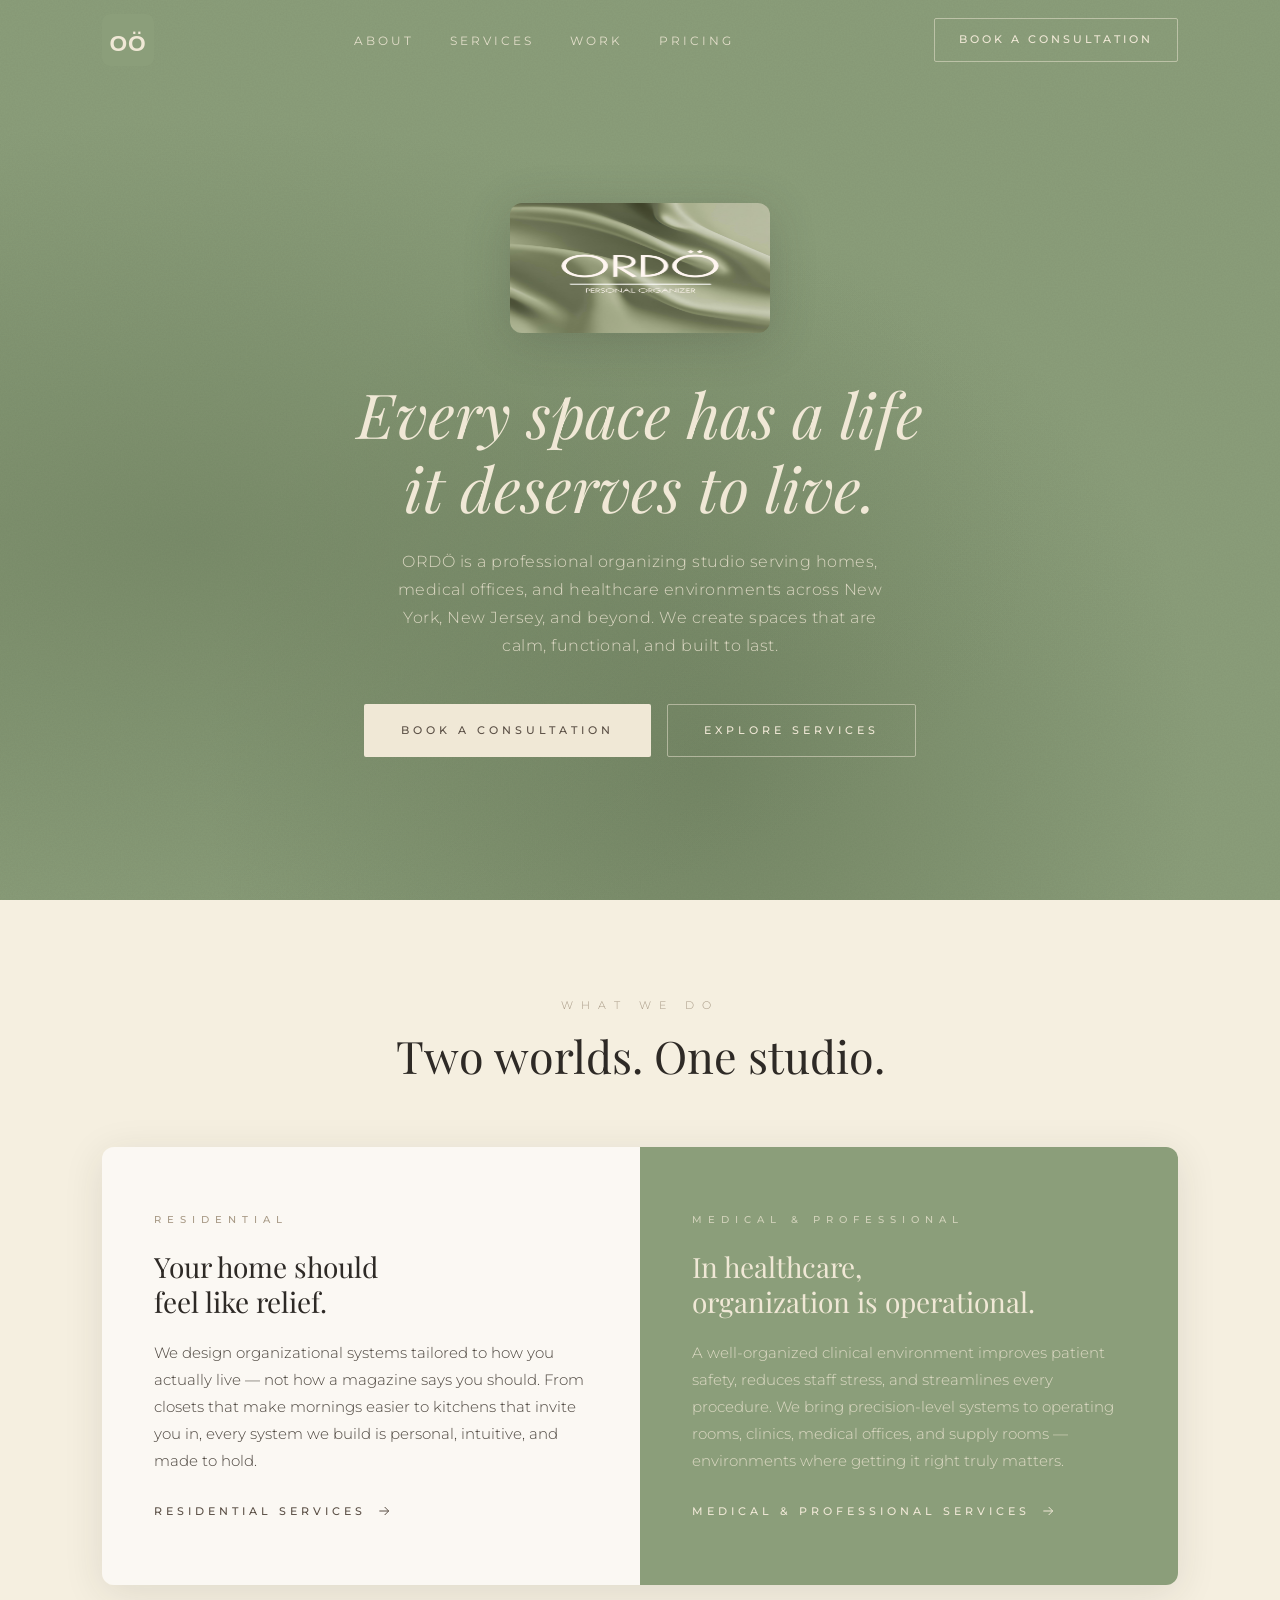
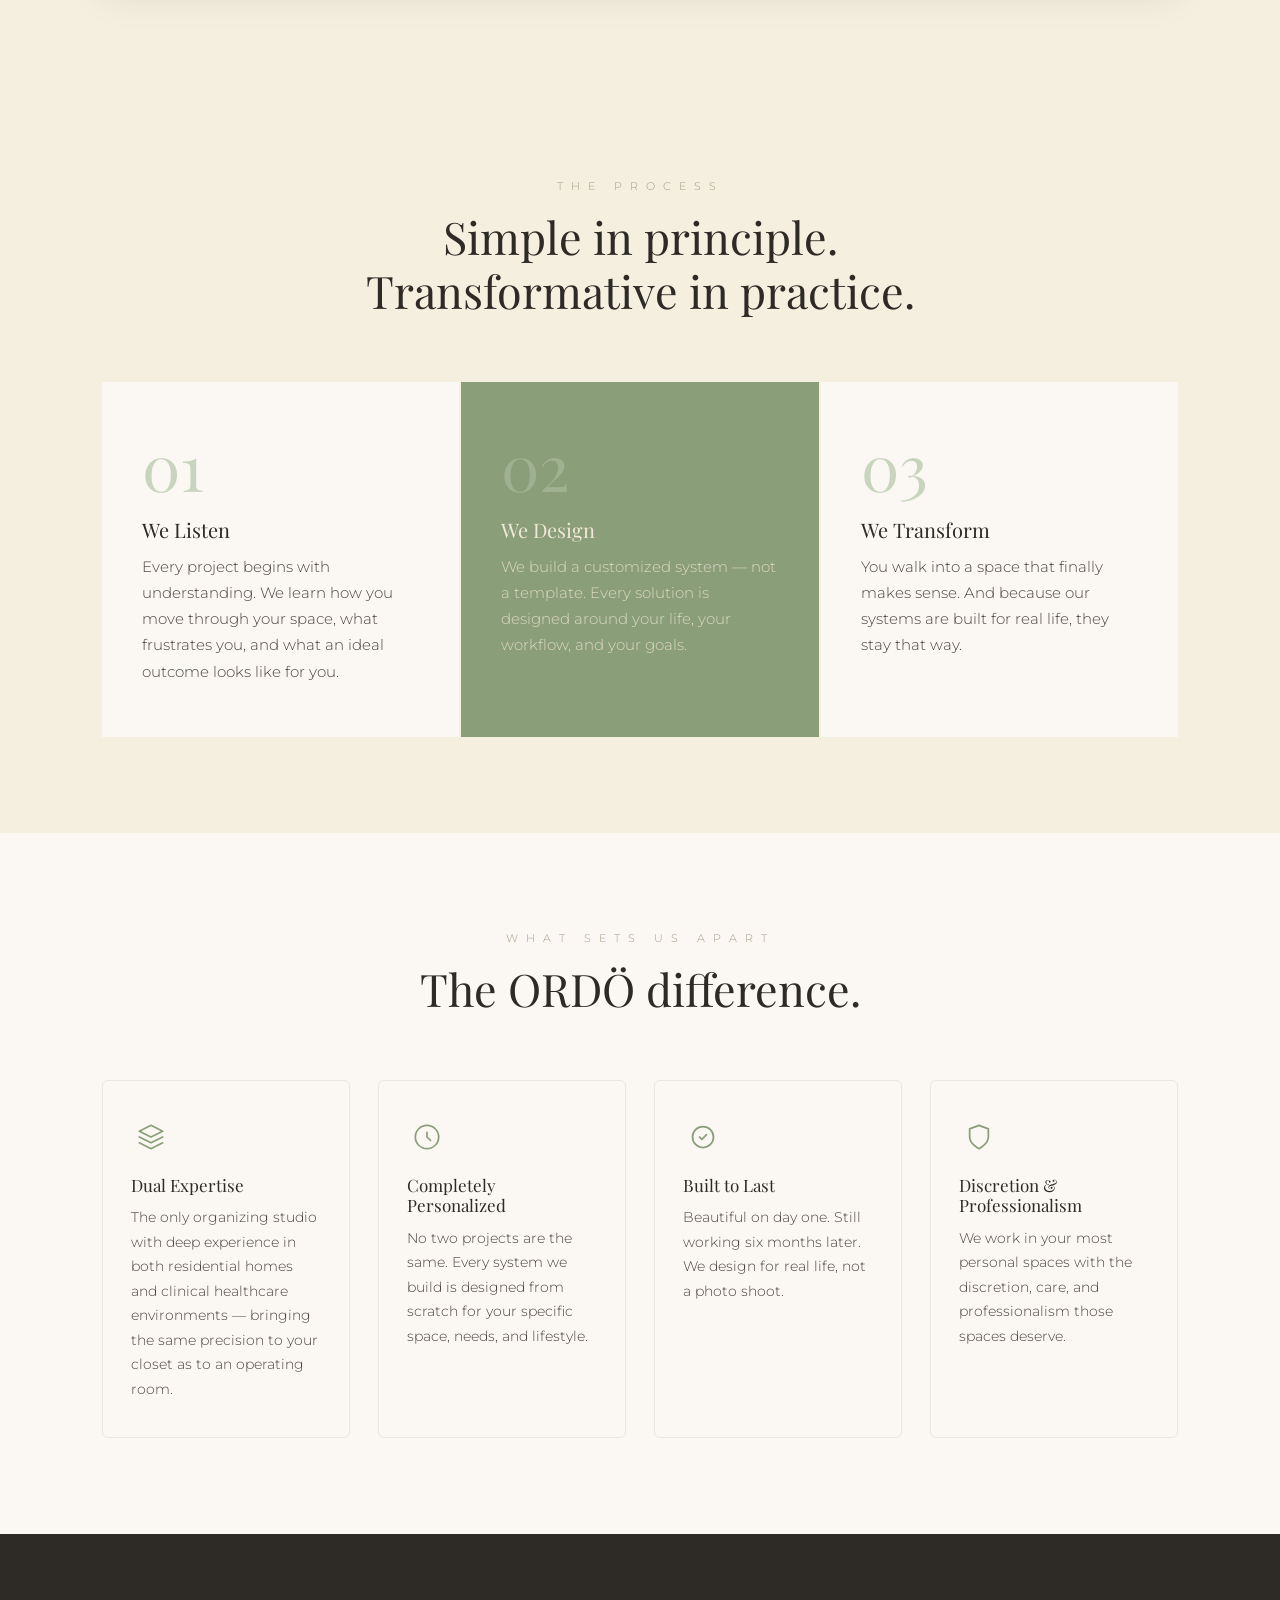
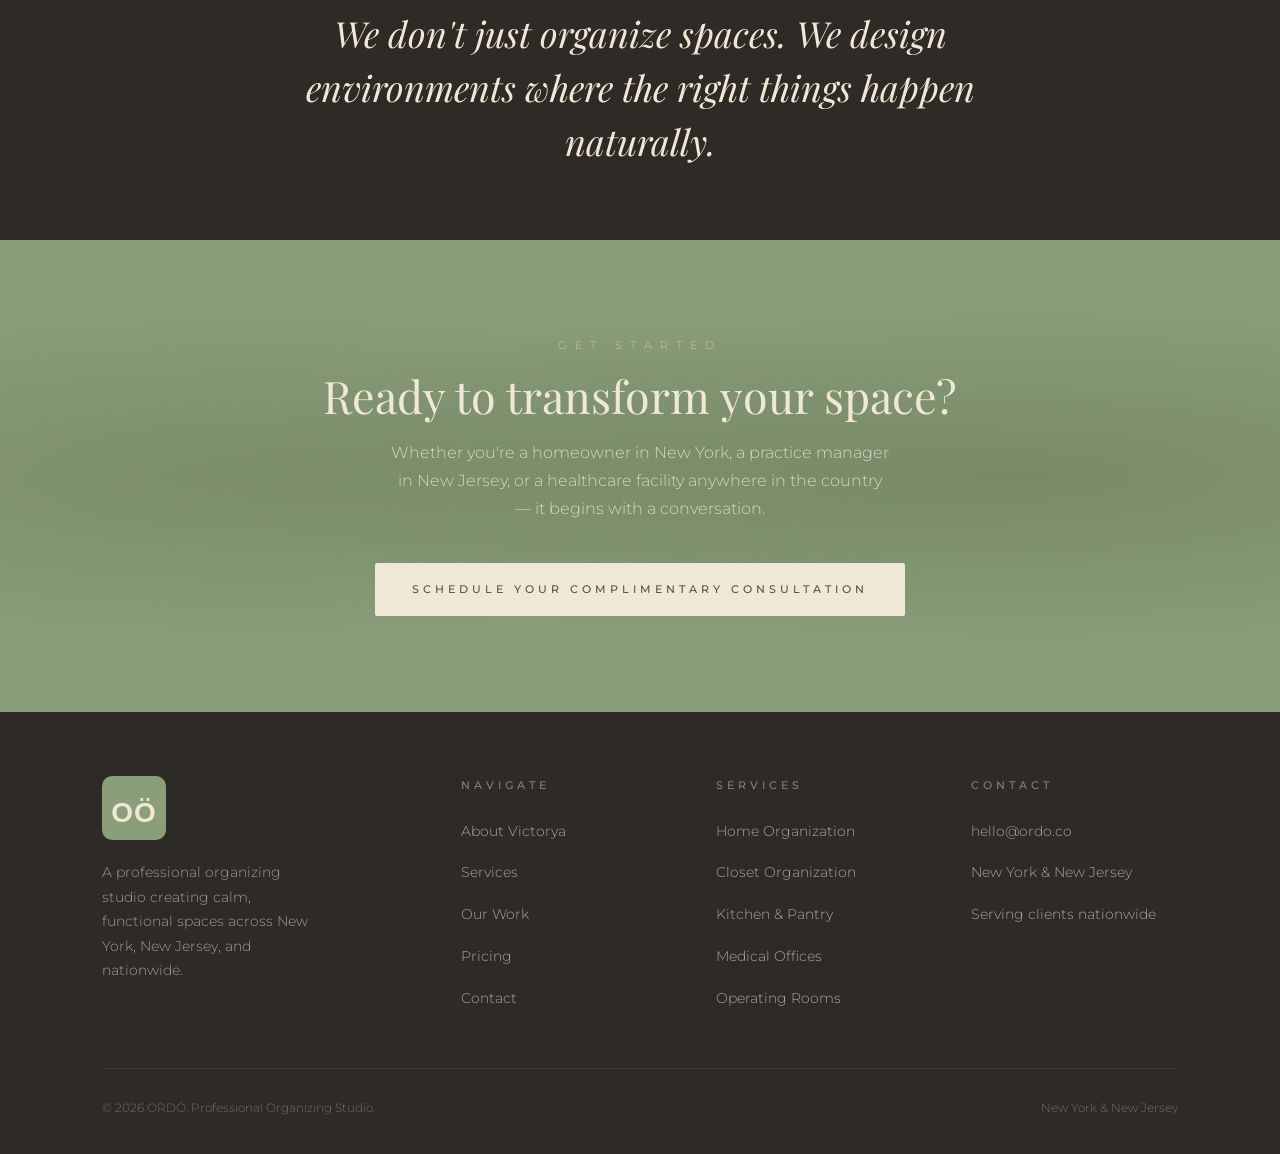
==== index.html @ 3a84edd9 "Phase 2 complete: full website build — all pages, CSS design system, and JS Built all six pages (ind" ====
<!DOCTYPE html>
<html lang="en">
<head>
  <meta charset="UTF-8">
  <meta name="viewport" content="width=device-width, initial-scale=1.0">
  <title>ORDÖ · Professional Organizing Studio · New York &amp; New Jersey</title>
  <meta name="description" content="ORDÖ is a luxury professional organizing studio serving homes, medical offices, and healthcare environments across NYC, Northern NJ, and nationwide. Book your complimentary consultation with Victorya today.">
  <meta name="keywords" content="professional organizer NYC, home organizer New York, medical office organization New Jersey, clinic organizer NJ, operating room organization, professional organizing Manhattan, home decluttering NYC, closet organizer New York, luxury organizer NJ">
  <link rel="canonical" href="https://ordo.co/">
  <link rel="icon" type="image/svg+xml" href="brand/logo/ordo-favicon.svg">
  <link rel="stylesheet" href="css/style.css">
  <script type="application/ld+json">
  {
    "@context": "https://schema.org",
    "@type": "ProfessionalService",
    "name": "ORDÖ",
    "alternateName": "ORDO Professional Organizing",
    "description": "Professional organizing studio serving homes, medical offices, and healthcare environments across New York and New Jersey.",
    "url": "https://ordo.co",
    "email": "hello@ordo.co",
    "areaServed": [
      {"@type": "City", "name": "New York City"},
      {"@type": "AdministrativeArea", "name": "New Jersey"},
      {"@type": "Country", "name": "United States"}
    ],
    "serviceType": ["Home Organization", "Medical Office Organization", "Closet Organization", "Operating Room Organization"],
    "priceRange": "$$$",
    "currenciesAccepted": "USD",
    "paymentAccepted": "Cash, Credit Card, Check"
  }
  </script>
</head>
<body>

  <!-- Navigation -->
  <header class="nav nav-hero" id="nav">
    <div class="container">
      <a href="index.html" class="nav-logo" aria-label="ORDÖ Home">
        <img src="brand/logo/ordo-favicon.svg" alt="ORDÖ">
      </a>
      <ul class="nav-links" role="list">
        <li><a href="about.html">About</a></li>
        <li><a href="services.html">Services</a></li>
        <li><a href="gallery.html">Work</a></li>
        <li><a href="pricing.html">Pricing</a></li>
      </ul>
      <a href="contact.html" class="btn-nav">Book a Consultation</a>
      <button class="nav-toggle" id="nav-toggle" aria-label="Open navigation menu" aria-expanded="false">
        <span></span><span></span><span></span>
      </button>
    </div>
  </header>

  <!-- Mobile Drawer -->
  <div class="nav-drawer" id="nav-drawer" role="dialog" aria-label="Navigation menu" aria-hidden="true">
    <button class="nav-drawer-close" id="nav-drawer-close" aria-label="Close navigation menu">&times;</button>
    <nav>
      <a href="about.html">About</a>
      <a href="services.html">Services</a>
      <a href="gallery.html">Work</a>
      <a href="pricing.html">Pricing</a>
    </nav>
    <a href="contact.html" class="btn btn-dark">Book a Consultation</a>
  </div>

  <main>

    <!-- ── Hero ── -->
    <section class="hero" aria-label="Welcome to ORDÖ">
      <div class="hero-inner">
        <img
          src="assets/logo-primary.jpg"
          alt="ORDÖ Personal Organizer"
          class="hero-logo"
          width="260"
          height="130"
        >
        <h1>Every space has a life<br>it deserves to live.</h1>
        <p>ORDÖ is a professional organizing studio serving homes, medical offices, and healthcare environments across New York, New Jersey, and beyond. We create spaces that are calm, functional, and built to last.</p>
        <div class="hero-btns">
          <a href="contact.html" class="btn btn-primary">Book a Consultation</a>
          <a href="services.html" class="btn btn-outline-light">Explore Services</a>
        </div>
      </div>
    </section>

    <!-- ── Dual Expertise ── -->
    <section class="section-cream" aria-label="Our expertise">
      <div class="container">
        <div class="section-header fade-up">
          <span class="eyebrow">What We Do</span>
          <h2>Two worlds. One studio.</h2>
        </div>
        <div class="expertise-grid fade-up">
          <div class="expertise-card residential">
            <span class="tag">Residential</span>
            <h3>Your home should<br>feel like relief.</h3>
            <p>We design organizational systems tailored to how you actually live — not how a magazine says you should. From closets that make mornings easier to kitchens that invite you in, every system we build is personal, intuitive, and made to hold.</p>
            <a href="services.html#residential" class="expertise-link">
              Residential Services
              <svg viewBox="0 0 24 24" fill="none" stroke="currentColor" stroke-width="1.5" width="16" height="16" aria-hidden="true"><path d="M5 12h14M13 6l6 6-6 6"/></svg>
            </a>
          </div>
          <div class="expertise-card medical">
            <span class="tag">Medical &amp; Professional</span>
            <h3>In healthcare,<br>organization is operational.</h3>
            <p>A well-organized clinical environment improves patient safety, reduces staff stress, and streamlines every procedure. We bring precision-level systems to operating rooms, clinics, medical offices, and supply rooms — environments where getting it right truly matters.</p>
            <a href="services.html#medical" class="expertise-link">
              Medical &amp; Professional Services
              <svg viewBox="0 0 24 24" fill="none" stroke="currentColor" stroke-width="1.5" width="16" height="16" aria-hidden="true"><path d="M5 12h14M13 6l6 6-6 6"/></svg>
            </a>
          </div>
        </div>
      </div>
    </section>

    <!-- ── Process ── -->
    <section aria-label="How it works">
      <div class="container">
        <div class="section-header fade-up">
          <span class="eyebrow">The Process</span>
          <h2>Simple in principle.<br>Transformative in practice.</h2>
        </div>
        <div class="process-grid fade-up">
          <div class="process-step">
            <span class="process-num">01</span>
            <h4>We Listen</h4>
            <p>Every project begins with understanding. We learn how you move through your space, what frustrates you, and what an ideal outcome looks like for you.</p>
          </div>
          <div class="process-step">
            <span class="process-num">02</span>
            <h4>We Design</h4>
            <p>We build a customized system — not a template. Every solution is designed around your life, your workflow, and your goals.</p>
          </div>
          <div class="process-step">
            <span class="process-num">03</span>
            <h4>We Transform</h4>
            <p>You walk into a space that finally makes sense. And because our systems are built for real life, they stay that way.</p>
          </div>
        </div>
      </div>
    </section>

    <!-- ── Why ORDÖ ── -->
    <section class="section-linen" aria-label="What sets us apart">
      <div class="container">
        <div class="section-header fade-up">
          <span class="eyebrow">What Sets Us Apart</span>
          <h2>The ORDÖ difference.</h2>
        </div>
        <div class="pillars-grid">
          <div class="pillar fade-up">
            <div class="pillar-icon" aria-hidden="true">
              <svg viewBox="0 0 24 24"><path d="M12 2L2 7l10 5 10-5-10-5z"/><path d="M2 17l10 5 10-5M2 12l10 5 10-5"/></svg>
            </div>
            <h4>Dual Expertise</h4>
            <p>The only organizing studio with deep experience in both residential homes and clinical healthcare environments — bringing the same precision to your closet as to an operating room.</p>
          </div>
          <div class="pillar fade-up">
            <div class="pillar-icon" aria-hidden="true">
              <svg viewBox="0 0 24 24"><circle cx="12" cy="12" r="10"/><path d="M12 8v4l3 3"/></svg>
            </div>
            <h4>Completely Personalized</h4>
            <p>No two projects are the same. Every system we build is designed from scratch for your specific space, needs, and lifestyle.</p>
          </div>
          <div class="pillar fade-up">
            <div class="pillar-icon" aria-hidden="true">
              <svg viewBox="0 0 24 24"><path d="M9 12l2 2 4-4"/><path d="M21 12c0-4.97-4.03-9-9-9S3 7.03 3 12s4.03 9 9 9 9-4.03 9-9z"/></svg>
            </div>
            <h4>Built to Last</h4>
            <p>Beautiful on day one. Still working six months later. We design for real life, not a photo shoot.</p>
          </div>
          <div class="pillar fade-up">
            <div class="pillar-icon" aria-hidden="true">
              <svg viewBox="0 0 24 24"><path d="M12 22s8-4 8-10V5l-8-3-8 3v7c0 6 8 10 8 10z"/></svg>
            </div>
            <h4>Discretion &amp; Professionalism</h4>
            <p>We work in your most personal spaces with the discretion, care, and professionalism those spaces deserve.</p>
          </div>
        </div>
      </div>
    </section>

    <!-- ── Mission Strip ── -->
    <div class="mission-strip" role="complementary">
      <blockquote>
        We don't just organize spaces. We design environments where the right things happen naturally.
      </blockquote>
    </div>

    <!-- ── CTA Section ── -->
    <section class="cta-section" aria-label="Book a consultation">
      <div class="container">
        <span class="eyebrow" style="color:rgba(240,232,214,.6)">Get Started</span>
        <h2>Ready to transform your space?</h2>
        <p>Whether you're a homeowner in New York, a practice manager in New Jersey, or a healthcare facility anywhere in the country — it begins with a conversation.</p>
        <a href="contact.html" class="btn btn-primary">Schedule Your Complimentary Consultation</a>
      </div>
    </section>

  </main>

  <!-- ── Footer ── -->
  <footer>
    <div class="container">
      <div class="footer-grid">
        <div>
          <div class="footer-logo">
            <img src="brand/logo/ordo-favicon.svg" alt="ORDÖ">
          </div>
          <p class="footer-tagline">A professional organizing studio creating calm, functional spaces across New York, New Jersey, and nationwide.</p>
        </div>
        <div class="footer-col">
          <h5>Navigate</h5>
          <ul role="list">
            <li><a href="about.html">About Victorya</a></li>
            <li><a href="services.html">Services</a></li>
            <li><a href="gallery.html">Our Work</a></li>
            <li><a href="pricing.html">Pricing</a></li>
            <li><a href="contact.html">Contact</a></li>
          </ul>
        </div>
        <div class="footer-col">
          <h5>Services</h5>
          <ul role="list">
            <li><a href="services.html#residential">Home Organization</a></li>
            <li><a href="services.html#residential">Closet Organization</a></li>
            <li><a href="services.html#residential">Kitchen &amp; Pantry</a></li>
            <li><a href="services.html#medical">Medical Offices</a></li>
            <li><a href="services.html#medical">Operating Rooms</a></li>
          </ul>
        </div>
        <div class="footer-col">
          <h5>Contact</h5>
          <ul role="list">
            <li><a href="mailto:hello@ordo.co">hello@ordo.co</a></li>
            <li><a href="contact.html">New York &amp; New Jersey</a></li>
            <li><a href="contact.html">Serving clients nationwide</a></li>
          </ul>
        </div>
      </div>
      <div class="footer-bottom">
        <p>&copy; 2026 ORDÖ. Professional Organizing Studio.</p>
        <p>New York &amp; New Jersey</p>
      </div>
    </div>
  </footer>

  <script src="js/main.js"></script>
</body>
</html>
---- css/style.css ----
/* ─────────────────────────────────────────────
   ORDÖ · Design System
   ───────────────────────────────────────────── */

@import url('https://fonts.googleapis.com/css2?family=Playfair+Display:ital,wght@0,400;0,500;0,600;1,400;1,500&family=Montserrat:wght@200;300;400;500;600;700&display=swap');

/* ── Variables ── */
:root {
  --sage:        #8B9E7A;
  --sage-dark:   #6B7D5C;
  --sage-pale:   #C8D4BD;
  --sage-tint:   #EFF3EB;
  --cream:       #F5EFE0;
  --linen:       #FBF8F3;
  --ivory:       #F0E8D6;
  --charcoal:    #2E2A26;
  --charcoal-lt: #4A433C;
  --taupe:       #A89A86;
  --espresso:    #5A4F45;
  --white:       #FFFFFF;

  --font-display: 'Playfair Display', Georgia, serif;
  --font-body:    'Montserrat', Helvetica, Arial, sans-serif;

  --radius:   6px;
  --radius-lg: 12px;
  --shadow:   0 2px 24px rgba(46,42,38,.07);
  --shadow-md: 0 8px 40px rgba(46,42,38,.11);

  --nav-h: 80px;
  --max-w: 1140px;
  --section-py: 96px;
}

/* ── Reset ── */
*, *::before, *::after { box-sizing: border-box; margin: 0; padding: 0; }
html { scroll-behavior: smooth; -webkit-font-smoothing: antialiased; }
body {
  font-family: var(--font-body);
  font-weight: 300;
  font-size: 17px;
  line-height: 1.75;
  color: var(--charcoal);
  background: var(--cream);
}
img { display: block; max-width: 100%; }
a { color: inherit; text-decoration: none; }
ul { list-style: none; }
button { cursor: pointer; border: none; background: none; font-family: inherit; }

/* ── Typography ── */
h1, h2, h3, h4 {
  font-family: var(--font-display);
  font-weight: 400;
  line-height: 1.2;
  color: var(--charcoal);
}
h1 { font-size: clamp(36px, 5vw, 62px); }
h2 { font-size: clamp(28px, 3.5vw, 46px); }
h3 { font-size: clamp(20px, 2.5vw, 28px); }
h4 { font-size: 20px; }
p  { color: var(--charcoal-lt); }

.eyebrow {
  font-size: 11px;
  font-weight: 300;
  letter-spacing: 8px;
  text-transform: uppercase;
  color: var(--taupe);
  display: block;
  margin-bottom: 14px;
}
.lead {
  font-size: 19px;
  line-height: 1.8;
  color: var(--charcoal-lt);
  max-width: 640px;
}

/* ── Layout ── */
.container {
  width: 100%;
  max-width: var(--max-w);
  margin: 0 auto;
  padding: 0 32px;
}
section { padding: var(--section-py) 0; }
.section-linen  { background: var(--linen); }
.section-sage   { background: var(--sage); }
.section-cream  { background: var(--cream); }
.section-tint   { background: var(--sage-tint); }

.grid-2 { display: grid; grid-template-columns: 1fr 1fr; gap: 32px; }
.grid-3 { display: grid; grid-template-columns: repeat(3, 1fr); gap: 28px; }
.grid-4 { display: grid; grid-template-columns: repeat(4, 1fr); gap: 24px; }

/* ── Navigation ── */
.nav {
  position: fixed;
  top: 0; left: 0; right: 0;
  z-index: 100;
  height: var(--nav-h);
  display: flex;
  align-items: center;
  transition: background .35s ease, box-shadow .35s ease;
}
.nav.scrolled {
  background: rgba(245,239,224,.96);
  backdrop-filter: blur(12px);
  box-shadow: 0 1px 0 rgba(168,154,134,.2);
}
.nav .container {
  display: flex;
  align-items: center;
  justify-content: space-between;
}
.nav-logo {
  height: 52px;
  width: 52px;
  border-radius: 8px;
  overflow: hidden;
  flex-shrink: 0;
}
.nav-logo img { width: 100%; height: 100%; object-fit: cover; }
.nav-links {
  display: flex;
  align-items: center;
  gap: 36px;
}
.nav-links a {
  font-size: 12px;
  font-weight: 400;
  letter-spacing: 3px;
  text-transform: uppercase;
  color: var(--charcoal);
  transition: color .2s;
  position: relative;
}
.nav-links a::after {
  content: '';
  position: absolute;
  bottom: -3px; left: 0; right: 0;
  height: 1px;
  background: var(--sage);
  transform: scaleX(0);
  transform-origin: left;
  transition: transform .25s ease;
}
.nav-links a:hover { color: var(--sage-dark); }
.nav-links a:hover::after { transform: scaleX(1); }
.nav .btn-nav {
  font-size: 11px;
  font-weight: 500;
  letter-spacing: 3px;
  text-transform: uppercase;
  padding: 11px 24px;
  border: 1px solid var(--sage);
  color: var(--sage-dark);
  border-radius: 2px;
  transition: all .25s;
}
.nav .btn-nav:hover {
  background: var(--sage);
  color: var(--ivory);
}
.nav-toggle {
  display: none;
  flex-direction: column;
  gap: 5px;
  padding: 4px;
}
.nav-toggle span {
  display: block;
  width: 24px;
  height: 1.5px;
  background: var(--charcoal);
  transition: all .3s;
}

/* ── Hero ── */
.hero {
  min-height: 100vh;
  background: var(--sage);
  background-image:
    radial-gradient(ellipse at 15% 60%, rgba(107,125,92,.55) 0%, transparent 55%),
    radial-gradient(ellipse at 85% 25%, rgba(139,158,122,.35) 0%, transparent 50%),
    radial-gradient(ellipse at 55% 85%, rgba(91,108,77,.45) 0%, transparent 50%);
  display: flex;
  align-items: center;
  justify-content: center;
  text-align: center;
  padding: calc(var(--nav-h) + 60px) 32px 80px;
  position: relative;
  overflow: hidden;
}
.hero::before {
  content: '';
  position: absolute;
  inset: 0;
  background: url("data:image/svg+xml,%3Csvg xmlns='http://www.w3.org/2000/svg' width='400' height='400'%3E%3Cfilter id='n'%3E%3CfeTurbulence type='fractalNoise' baseFrequency='0.65' numOctaves='4' seed='5'/%3E%3CfeColorMatrix values='0 0 0 0 0 0 0 0 0 0 0 0 0 0 0 0 0 0 0.04 0'/%3E%3C/filter%3E%3Crect width='100%25' height='100%25' filter='url(%23n)'/%3E%3C/svg%3E");
  pointer-events: none;
}
.hero-inner { position: relative; max-width: 800px; }
.hero-logo {
  width: clamp(160px, 30vw, 260px);
  border-radius: var(--radius-lg);
  margin: 0 auto 44px;
  box-shadow: 0 8px 48px rgba(46,42,38,.2);
}
.hero h1 {
  color: var(--ivory);
  font-style: italic;
  font-weight: 400;
  margin-bottom: 22px;
}
.hero p {
  color: rgba(240,232,214,.82);
  font-size: 16px;
  font-weight: 300;
  letter-spacing: .5px;
  max-width: 520px;
  margin: 0 auto 44px;
}
.hero-btns {
  display: flex;
  gap: 16px;
  justify-content: center;
  flex-wrap: wrap;
}

/* ── Buttons ── */
.btn {
  display: inline-block;
  font-family: var(--font-body);
  font-size: 11px;
  font-weight: 500;
  letter-spacing: 4px;
  text-transform: uppercase;
  padding: 16px 36px;
  border-radius: 2px;
  transition: all .25s ease;
  white-space: nowrap;
}
.btn-primary {
  background: var(--ivory);
  color: var(--espresso);
  border: 1px solid transparent;
}
.btn-primary:hover {
  background: transparent;
  border-color: var(--ivory);
  color: var(--ivory);
}
.btn-outline-light {
  background: transparent;
  color: var(--ivory);
  border: 1px solid rgba(240,232,214,.5);
}
.btn-outline-light:hover {
  background: rgba(240,232,214,.12);
  border-color: var(--ivory);
}
.btn-dark {
  background: var(--espresso);
  color: var(--ivory);
  border: 1px solid transparent;
}
.btn-dark:hover {
  background: var(--charcoal);
}
.btn-outline-dark {
  background: transparent;
  color: var(--espresso);
  border: 1px solid var(--espresso);
}
.btn-outline-dark:hover {
  background: var(--espresso);
  color: var(--ivory);
}
.btn-sage {
  background: var(--sage);
  color: var(--ivory);
  border: 1px solid transparent;
}
.btn-sage:hover { background: var(--sage-dark); }

/* ── Section headers ── */
.section-header {
  text-align: center;
  margin-bottom: 64px;
}
.section-header h2 { margin-bottom: 16px; }
.section-header .lead {
  margin: 0 auto;
  font-size: 17px;
}

/* ── Dual expertise cards ── */
.expertise-grid {
  display: grid;
  grid-template-columns: 1fr 1fr;
  gap: 0;
  border-radius: var(--radius-lg);
  overflow: hidden;
  box-shadow: var(--shadow-md);
}
.expertise-card {
  padding: 64px 52px;
  display: flex;
  flex-direction: column;
  gap: 20px;
}
.expertise-card.residential { background: var(--linen); }
.expertise-card.medical     { background: var(--sage); }
.expertise-card .tag {
  font-size: 10px;
  font-weight: 500;
  letter-spacing: 6px;
  text-transform: uppercase;
}
.expertise-card.residential .tag { color: var(--taupe); }
.expertise-card.medical     .tag { color: rgba(240,232,214,.7); }
.expertise-card h3 { line-height: 1.25; }
.expertise-card.medical h3 { color: var(--ivory); }
.expertise-card p { font-size: 15px; line-height: 1.8; }
.expertise-card.medical p { color: rgba(240,232,214,.82); }
.expertise-link {
  font-size: 11px;
  font-weight: 500;
  letter-spacing: 4px;
  text-transform: uppercase;
  display: inline-flex;
  align-items: center;
  gap: 10px;
  margin-top: 8px;
  transition: gap .2s;
}
.expertise-card.residential .expertise-link { color: var(--espresso); }
.expertise-card.medical     .expertise-link { color: var(--ivory); }
.expertise-link:hover { gap: 16px; }

/* ── Process steps ── */
.process-grid {
  display: grid;
  grid-template-columns: repeat(3, 1fr);
  gap: 2px;
}
.process-step {
  padding: 52px 40px;
  background: var(--linen);
  position: relative;
}
.process-step:nth-child(2) { background: var(--sage); }
.process-num {
  font-family: var(--font-display);
  font-size: 64px;
  font-weight: 400;
  line-height: 1;
  color: var(--sage-pale);
  margin-bottom: 20px;
  display: block;
}
.process-step:nth-child(2) .process-num { color: rgba(200,212,189,.35); }
.process-step h4 { margin-bottom: 12px; }
.process-step:nth-child(2) h4 { color: var(--ivory); }
.process-step:nth-child(2) p  { color: rgba(240,232,214,.8); }
.process-step p { font-size: 15px; }

/* ── Why ORDÖ (4 pillars) ── */
.pillars-grid {
  display: grid;
  grid-template-columns: repeat(4, 1fr);
  gap: 28px;
}
.pillar {
  padding: 36px 28px;
  border: 1px solid rgba(168,154,134,.2);
  border-radius: var(--radius);
  transition: border-color .25s, box-shadow .25s;
}
.pillar:hover {
  border-color: var(--sage-pale);
  box-shadow: var(--shadow);
}
.pillar-icon {
  width: 40px;
  height: 40px;
  display: flex;
  align-items: center;
  justify-content: center;
  margin-bottom: 18px;
}
.pillar-icon svg { width: 28px; height: 28px; stroke: var(--sage); fill: none; stroke-width: 1.5; stroke-linecap: round; stroke-linejoin: round; }
.pillar h4 { font-size: 17px; margin-bottom: 10px; }
.pillar p { font-size: 14px; line-height: 1.75; }

/* ── Mission strip ── */
.mission-strip {
  background: var(--charcoal);
  padding: 72px 32px;
  text-align: center;
}
.mission-strip blockquote {
  font-family: var(--font-display);
  font-size: clamp(22px, 3vw, 36px);
  font-style: italic;
  font-weight: 400;
  color: var(--ivory);
  max-width: 760px;
  margin: 0 auto;
  line-height: 1.5;
}

/* ── CTA Section ── */
.cta-section {
  background: var(--sage);
  padding: var(--section-py) 32px;
  text-align: center;
  background-image:
    radial-gradient(ellipse at 20% 50%, rgba(107,125,92,.5) 0%, transparent 55%),
    radial-gradient(ellipse at 80% 50%, rgba(91,108,77,.4) 0%, transparent 55%);
}
.cta-section h2 {
  color: var(--ivory);
  margin-bottom: 16px;
}
.cta-section p {
  color: rgba(240,232,214,.8);
  font-size: 16px;
  max-width: 500px;
  margin: 0 auto 40px;
}

/* ── Services ── */
.service-tabs {
  display: flex;
  gap: 2px;
  margin-bottom: 52px;
  border-radius: 3px;
  overflow: hidden;
  max-width: 500px;
}
.tab-btn {
  flex: 1;
  padding: 14px 20px;
  font-size: 11px;
  font-weight: 500;
  letter-spacing: 3px;
  text-transform: uppercase;
  background: var(--linen);
  color: var(--taupe);
  transition: all .25s;
  border: 1px solid rgba(168,154,134,.2);
  cursor: pointer;
}
.tab-btn.active {
  background: var(--sage);
  color: var(--ivory);
  border-color: var(--sage);
}
.services-grid {
  display: grid;
  grid-template-columns: repeat(3, 1fr);
  gap: 20px;
}
.service-card {
  padding: 36px 30px;
  background: var(--linen);
  border-radius: var(--radius);
  border: 1px solid rgba(168,154,134,.15);
  transition: all .25s;
}
.service-card:hover {
  border-color: var(--sage-pale);
  box-shadow: var(--shadow);
  transform: translateY(-2px);
}
.service-card h4 {
  font-size: 18px;
  margin-bottom: 12px;
  color: var(--charcoal);
}
.service-card p { font-size: 14px; line-height: 1.8; }
.service-num {
  font-family: var(--font-display);
  font-size: 13px;
  color: var(--sage-pale);
  font-weight: 400;
  margin-bottom: 14px;
  display: block;
}

/* ── About ── */
.about-grid {
  display: grid;
  grid-template-columns: 1fr 1.2fr;
  gap: 80px;
  align-items: start;
}
.about-image-wrap {
  position: relative;
}
.about-image-placeholder {
  width: 100%;
  aspect-ratio: 3/4;
  background: var(--sage-tint);
  border-radius: var(--radius-lg);
  display: flex;
  align-items: center;
  justify-content: center;
  border: 1px solid rgba(168,154,134,.2);
}
.about-image-placeholder span {
  font-size: 11px;
  letter-spacing: 4px;
  text-transform: uppercase;
  color: var(--taupe);
}
.about-accent {
  position: absolute;
  bottom: -24px;
  right: -24px;
  width: 160px;
  height: 160px;
  background: var(--sage);
  border-radius: var(--radius-lg);
  display: flex;
  align-items: center;
  justify-content: center;
  padding: 20px;
}
.about-accent p {
  font-family: var(--font-display);
  font-style: italic;
  font-size: 15px;
  color: var(--ivory);
  line-height: 1.5;
  text-align: center;
}
.about-content { padding-top: 8px; }
.about-content h2 { margin-bottom: 28px; }
.about-content p { margin-bottom: 20px; font-size: 16px; line-height: 1.85; }
.about-content p:last-of-type { margin-bottom: 36px; }

/* ── Gallery ── */
.gallery-grid {
  display: grid;
  grid-template-columns: repeat(3, 1fr);
  gap: 4px;
}
.gallery-item {
  aspect-ratio: 1;
  background: var(--sage-tint);
  display: flex;
  align-items: center;
  justify-content: center;
  position: relative;
  overflow: hidden;
  cursor: pointer;
}
.gallery-item::after {
  content: 'Coming Soon';
  font-size: 10px;
  letter-spacing: 4px;
  text-transform: uppercase;
  color: var(--taupe);
}
.gallery-label {
  position: absolute;
  bottom: 0; left: 0; right: 0;
  padding: 10px 14px;
  background: linear-gradient(to top, rgba(46,42,38,.6), transparent);
  font-size: 11px;
  color: var(--ivory);
  letter-spacing: 2px;
  text-transform: uppercase;
  opacity: 0;
  transition: opacity .25s;
}
.gallery-item:hover .gallery-label { opacity: 1; }

/* ── Pricing ── */
.pricing-card {
  max-width: 700px;
  margin: 0 auto;
  background: var(--linen);
  border-radius: var(--radius-lg);
  padding: 64px 72px;
  text-align: center;
  border: 1px solid rgba(168,154,134,.2);
  box-shadow: var(--shadow-md);
}
.pricing-card h2 { margin-bottom: 20px; }
.pricing-card .lead { margin: 0 auto 36px; font-size: 16px; }
.pricing-includes {
  display: flex;
  flex-direction: column;
  gap: 14px;
  text-align: left;
  margin: 36px 0 44px;
  padding: 36px 40px;
  background: var(--sage-tint);
  border-radius: var(--radius);
}
.pricing-includes li {
  display: flex;
  align-items: flex-start;
  gap: 14px;
  font-size: 15px;
  color: var(--charcoal-lt);
}
.pricing-includes li::before {
  content: '';
  width: 18px;
  height: 18px;
  background: var(--sage);
  border-radius: 50%;
  flex-shrink: 0;
  margin-top: 3px;
  background-image: url("data:image/svg+xml,%3Csvg xmlns='http://www.w3.org/2000/svg' viewBox='0 0 18 18' fill='none' stroke='%23F0E8D6' stroke-width='2' stroke-linecap='round' stroke-linejoin='round'%3E%3Cpath d='M4 9l3 3 7-7'/%3E%3C/svg%3E");
  background-size: cover;
}

/* ── Testimonials ── */
.testimonials-grid {
  display: grid;
  grid-template-columns: repeat(3, 1fr);
  gap: 24px;
}
.testimonial-card {
  padding: 40px 36px;
  background: var(--linen);
  border-radius: var(--radius);
  border: 1px solid rgba(168,154,134,.15);
}
.testimonial-quote {
  font-family: var(--font-display);
  font-style: italic;
  font-size: 17px;
  line-height: 1.7;
  color: var(--charcoal);
  margin-bottom: 24px;
}
.testimonial-quote::before { content: '\201C'; }
.testimonial-quote::after  { content: '\201D'; }
.testimonial-attr { font-size: 12px; letter-spacing: 2px; text-transform: uppercase; color: var(--taupe); }
.testimonial-service { font-size: 11px; color: var(--sage); letter-spacing: 1px; margin-top: 4px; }

/* ── Contact ── */
.contact-grid {
  display: grid;
  grid-template-columns: 1fr 1.4fr;
  gap: 80px;
  align-items: start;
}
.contact-info h2 { margin-bottom: 20px; }
.contact-info p { font-size: 16px; margin-bottom: 36px; }
.contact-detail {
  display: flex;
  flex-direction: column;
  gap: 18px;
  margin-bottom: 40px;
}
.contact-detail-item {
  display: flex;
  align-items: center;
  gap: 14px;
  font-size: 15px;
  color: var(--charcoal-lt);
}
.contact-detail-item svg {
  width: 18px; height: 18px;
  stroke: var(--sage); fill: none;
  stroke-width: 1.5; stroke-linecap: round; stroke-linejoin: round;
  flex-shrink: 0;
}
.social-links {
  display: flex;
  gap: 16px;
}
.social-link {
  width: 42px; height: 42px;
  border: 1px solid rgba(168,154,134,.3);
  border-radius: 50%;
  display: flex;
  align-items: center;
  justify-content: center;
  transition: all .25s;
}
.social-link svg { width: 16px; height: 16px; stroke: var(--taupe); fill: none; stroke-width: 1.5; stroke-linecap: round; stroke-linejoin: round; transition: stroke .25s; }
.social-link:hover { background: var(--sage); border-color: var(--sage); }
.social-link:hover svg { stroke: var(--ivory); }

/* ── Form ── */
.form { display: flex; flex-direction: column; gap: 18px; }
.form-group { display: flex; flex-direction: column; gap: 6px; }
.form-row { display: grid; grid-template-columns: 1fr 1fr; gap: 18px; }
label {
  font-size: 11px;
  font-weight: 500;
  letter-spacing: 3px;
  text-transform: uppercase;
  color: var(--taupe);
}
input, select, textarea {
  width: 100%;
  padding: 14px 18px;
  background: var(--linen);
  border: 1px solid rgba(168,154,134,.3);
  border-radius: var(--radius);
  font-family: var(--font-body);
  font-size: 15px;
  font-weight: 300;
  color: var(--charcoal);
  outline: none;
  transition: border-color .2s;
  appearance: none;
}
input:focus, select:focus, textarea:focus {
  border-color: var(--sage);
}
textarea { resize: vertical; min-height: 140px; }
select {
  background-image: url("data:image/svg+xml,%3Csvg xmlns='http://www.w3.org/2000/svg' viewBox='0 0 24 24' fill='none' stroke='%23A89A86' stroke-width='1.5' stroke-linecap='round' stroke-linejoin='round'%3E%3Cpath d='M6 9l6 6 6-6'/%3E%3C/svg%3E");
  background-repeat: no-repeat;
  background-position: right 14px center;
  background-size: 18px;
  padding-right: 44px;
  cursor: pointer;
}
.form-submit { margin-top: 8px; }

/* ── Footer ── */
footer {
  background: var(--charcoal);
  padding: 64px 0 36px;
}
.footer-grid {
  display: grid;
  grid-template-columns: 1.5fr 1fr 1fr 1fr;
  gap: 48px;
  margin-bottom: 56px;
}
.footer-logo {
  width: 64px;
  height: 64px;
  border-radius: 8px;
  overflow: hidden;
  margin-bottom: 20px;
}
.footer-logo img { width: 100%; height: 100%; object-fit: cover; }
.footer-tagline {
  font-size: 14px;
  color: rgba(240,232,214,.6);
  line-height: 1.75;
  max-width: 220px;
}
.footer-col h5 {
  font-family: var(--font-body);
  font-size: 11px;
  font-weight: 500;
  letter-spacing: 4px;
  text-transform: uppercase;
  color: rgba(240,232,214,.45);
  margin-bottom: 20px;
}
.footer-col ul { display: flex; flex-direction: column; gap: 12px; }
.footer-col ul a {
  font-size: 14px;
  color: rgba(240,232,214,.65);
  transition: color .2s;
}
.footer-col ul a:hover { color: var(--ivory); }
.footer-bottom {
  padding-top: 28px;
  border-top: 1px solid rgba(240,232,214,.08);
  display: flex;
  justify-content: space-between;
  align-items: center;
  flex-wrap: wrap;
  gap: 16px;
}
.footer-bottom p {
  font-size: 12px;
  color: rgba(240,232,214,.35);
}

/* ── Animations ── */
.fade-up {
  opacity: 0;
  transform: translateY(28px);
  transition: opacity .7s ease, transform .7s ease;
}
.fade-up.visible {
  opacity: 1;
  transform: translateY(0);
}
.fade-up:nth-child(2) { transition-delay: .1s; }
.fade-up:nth-child(3) { transition-delay: .2s; }
.fade-up:nth-child(4) { transition-delay: .3s; }

/* ── Page header (inner pages) ── */
.page-hero {
  padding: calc(var(--nav-h) + 72px) 32px 72px;
  background: var(--sage);
  background-image:
    radial-gradient(ellipse at 20% 50%, rgba(107,125,92,.5) 0%, transparent 55%),
    radial-gradient(ellipse at 80% 30%, rgba(91,108,77,.4) 0%, transparent 50%);
  text-align: center;
}
.page-hero h1 { color: var(--ivory); font-style: italic; }
.page-hero p  { color: rgba(240,232,214,.8); font-size: 16px; max-width: 560px; margin: 16px auto 0; }

/* ── Responsive ── */
@media (max-width: 1024px) {
  :root { --section-py: 72px; }
  .pillars-grid { grid-template-columns: 1fr 1fr; }
  .footer-grid  { grid-template-columns: 1fr 1fr; gap: 36px; }
}

@media (max-width: 820px) {
  .expertise-grid  { grid-template-columns: 1fr; }
  .process-grid    { grid-template-columns: 1fr; }
  .grid-2          { grid-template-columns: 1fr; }
  .grid-3          { grid-template-columns: 1fr 1fr; }
  .services-grid   { grid-template-columns: 1fr 1fr; }
  .testimonials-grid { grid-template-columns: 1fr; }
  .about-grid      { grid-template-columns: 1fr; gap: 48px; }
  .contact-grid    { grid-template-columns: 1fr; gap: 48px; }
  .gallery-grid    { grid-template-columns: 1fr 1fr; }
  .about-image-wrap { max-width: 420px; }
}

@media (max-width: 640px) {
  :root { --section-py: 56px; --nav-h: 68px; }
  .container { padding: 0 20px; }
  .nav-links, .nav .btn-nav { display: none; }
  .nav-toggle { display: flex; }
  .grid-3, .services-grid, .gallery-grid, .pillars-grid { grid-template-columns: 1fr; }
  .form-row { grid-template-columns: 1fr; }
  .pricing-card { padding: 40px 28px; }
  .footer-grid  { grid-template-columns: 1fr; }
}

/* ── Nav on hero (transparent over sage) ── */
.nav-hero:not(.scrolled) .nav-links a { color: var(--ivory); opacity: .88; }
.nav-hero:not(.scrolled) .nav-links a:hover { color: var(--ivory); opacity: 1; }
.nav-hero:not(.scrolled) .nav-links a::after { background: rgba(240,232,214,.7); }
.nav-hero:not(.scrolled) .btn-nav { color: var(--ivory); border-color: rgba(240,232,214,.5); }
.nav-hero:not(.scrolled) .btn-nav:hover { background: rgba(240,232,214,.12); border-color: var(--ivory); color: var(--ivory); }
.nav-hero:not(.scrolled) .nav-toggle span { background: var(--ivory); }

/* ── Nav active link ── */
.nav-links a.active::after { transform: scaleX(1); }
.nav-links a.active { color: var(--sage-dark); }
.nav-hero:not(.scrolled) .nav-links a.active { color: var(--ivory); opacity: 1; }

/* ── Mobile Nav Drawer ── */
.nav-drawer {
  position: fixed;
  inset: 0;
  background: var(--cream);
  z-index: 200;
  transform: translateX(100%);
  transition: transform .35s ease;
  display: flex;
  flex-direction: column;
  padding: 32px;
}
.nav-drawer.open { transform: translateX(0); }
.nav-drawer-close {
  align-self: flex-end;
  font-size: 28px;
  color: var(--charcoal);
  line-height: 1;
  padding: 4px;
}
.nav-drawer nav {
  display: flex;
  flex-direction: column;
  gap: 28px;
  margin-top: 48px;
}
.nav-drawer nav a {
  font-size: 28px;
  font-family: var(--font-display);
  font-weight: 400;
  color: var(--charcoal);
}
.nav-drawer .btn {
  margin-top: 40px;
  width: 100%;
  text-align: center;
}
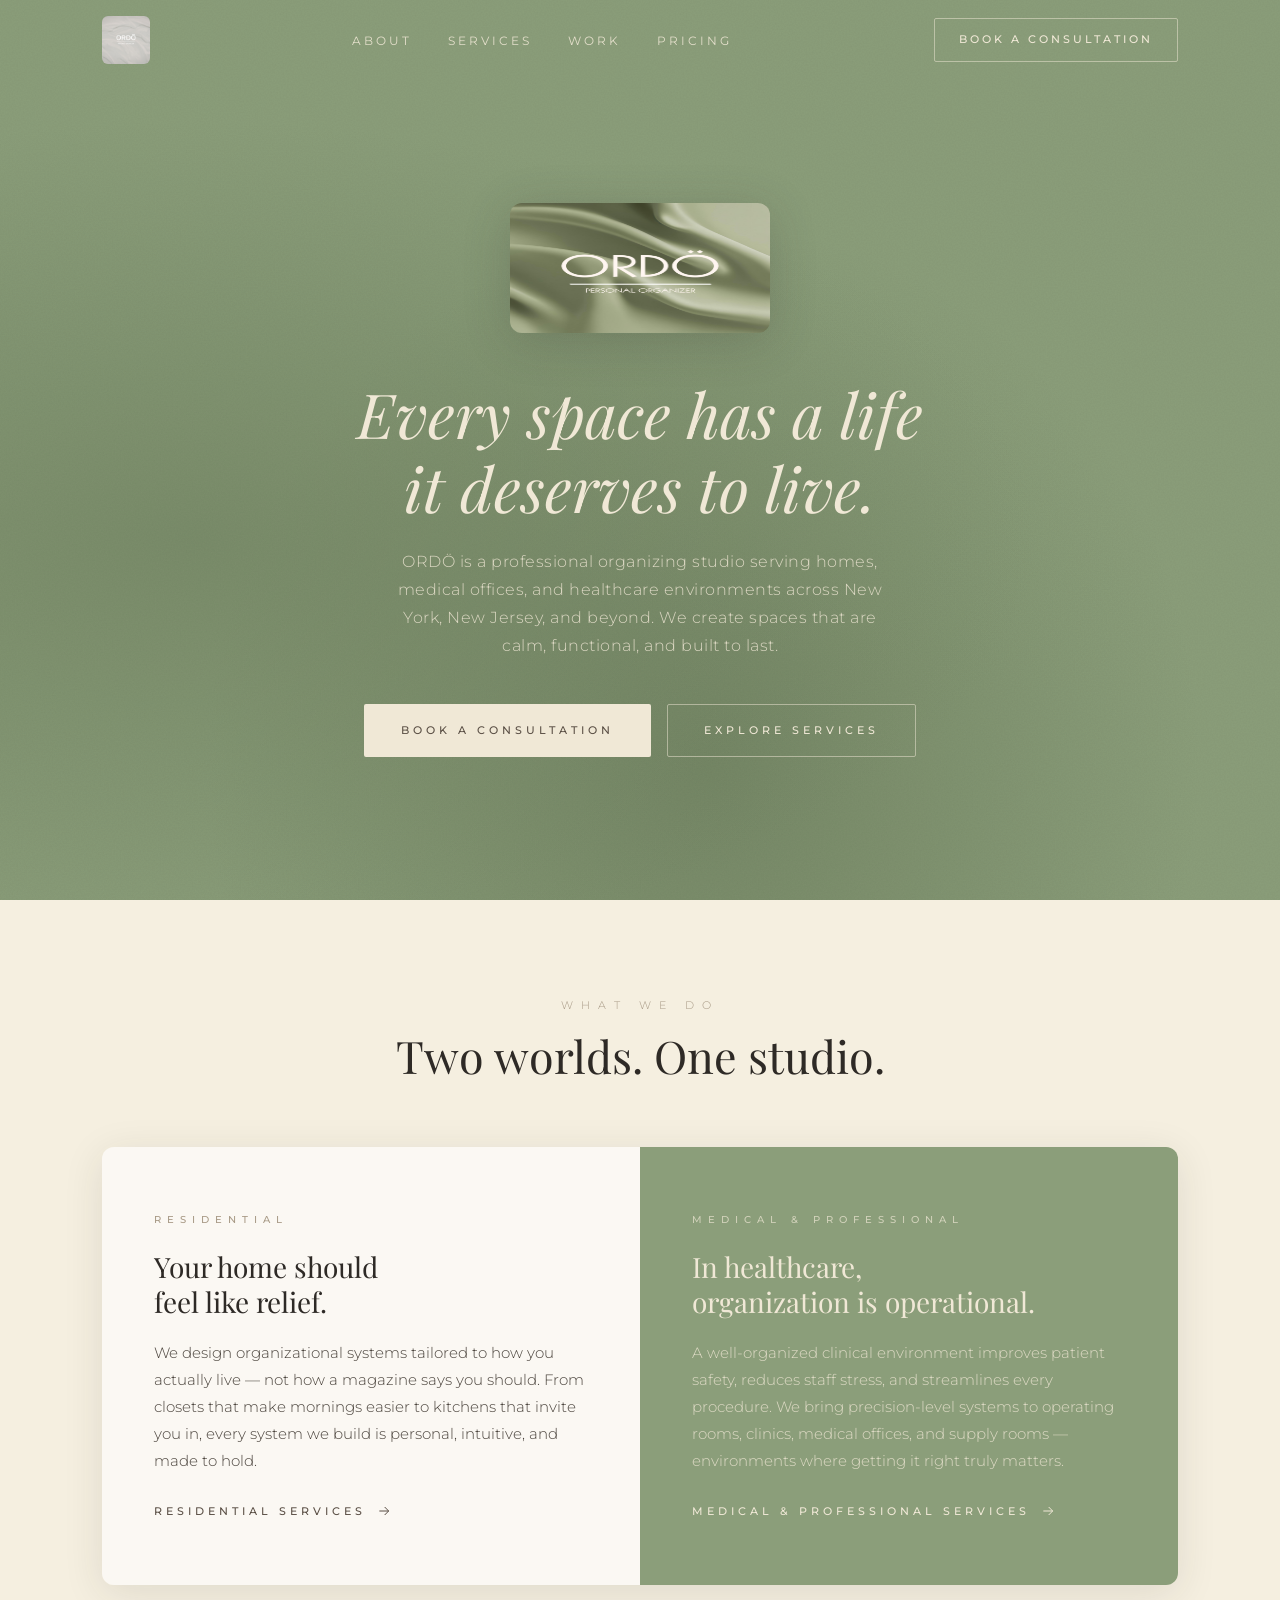
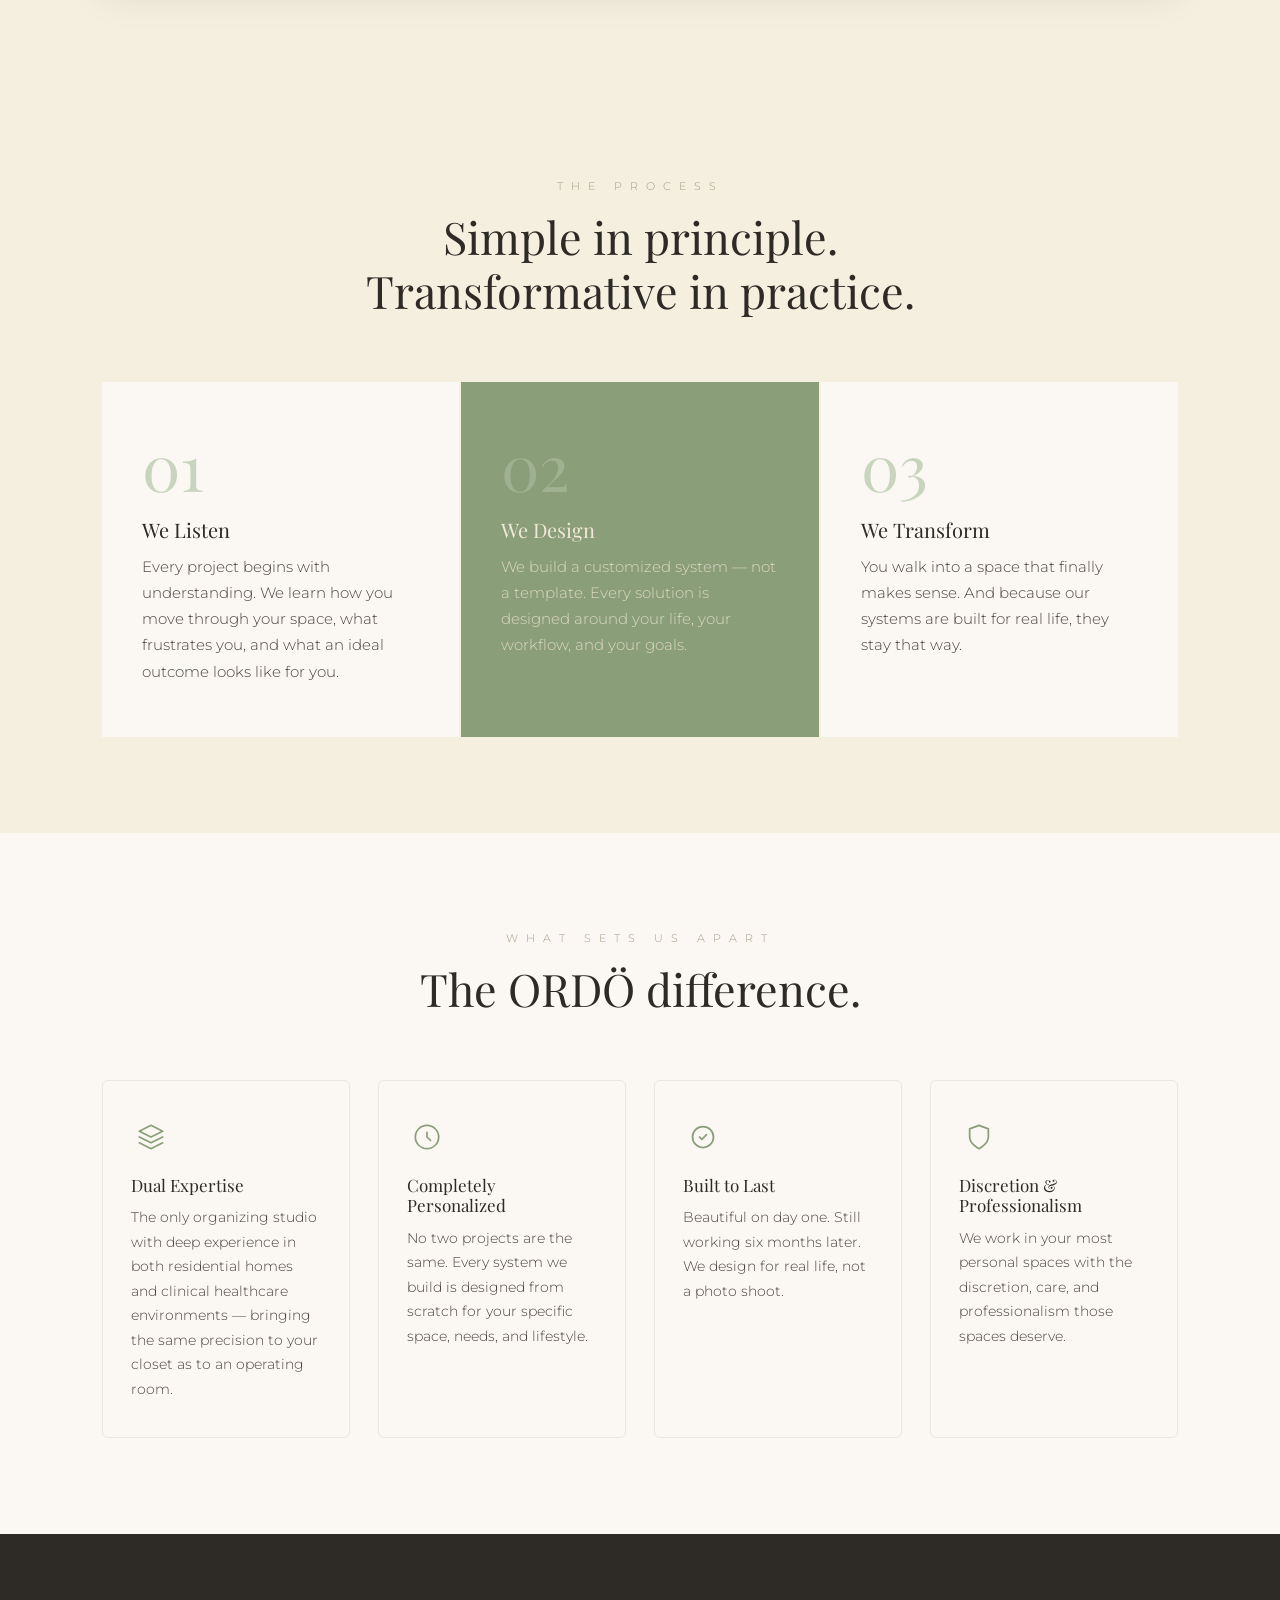
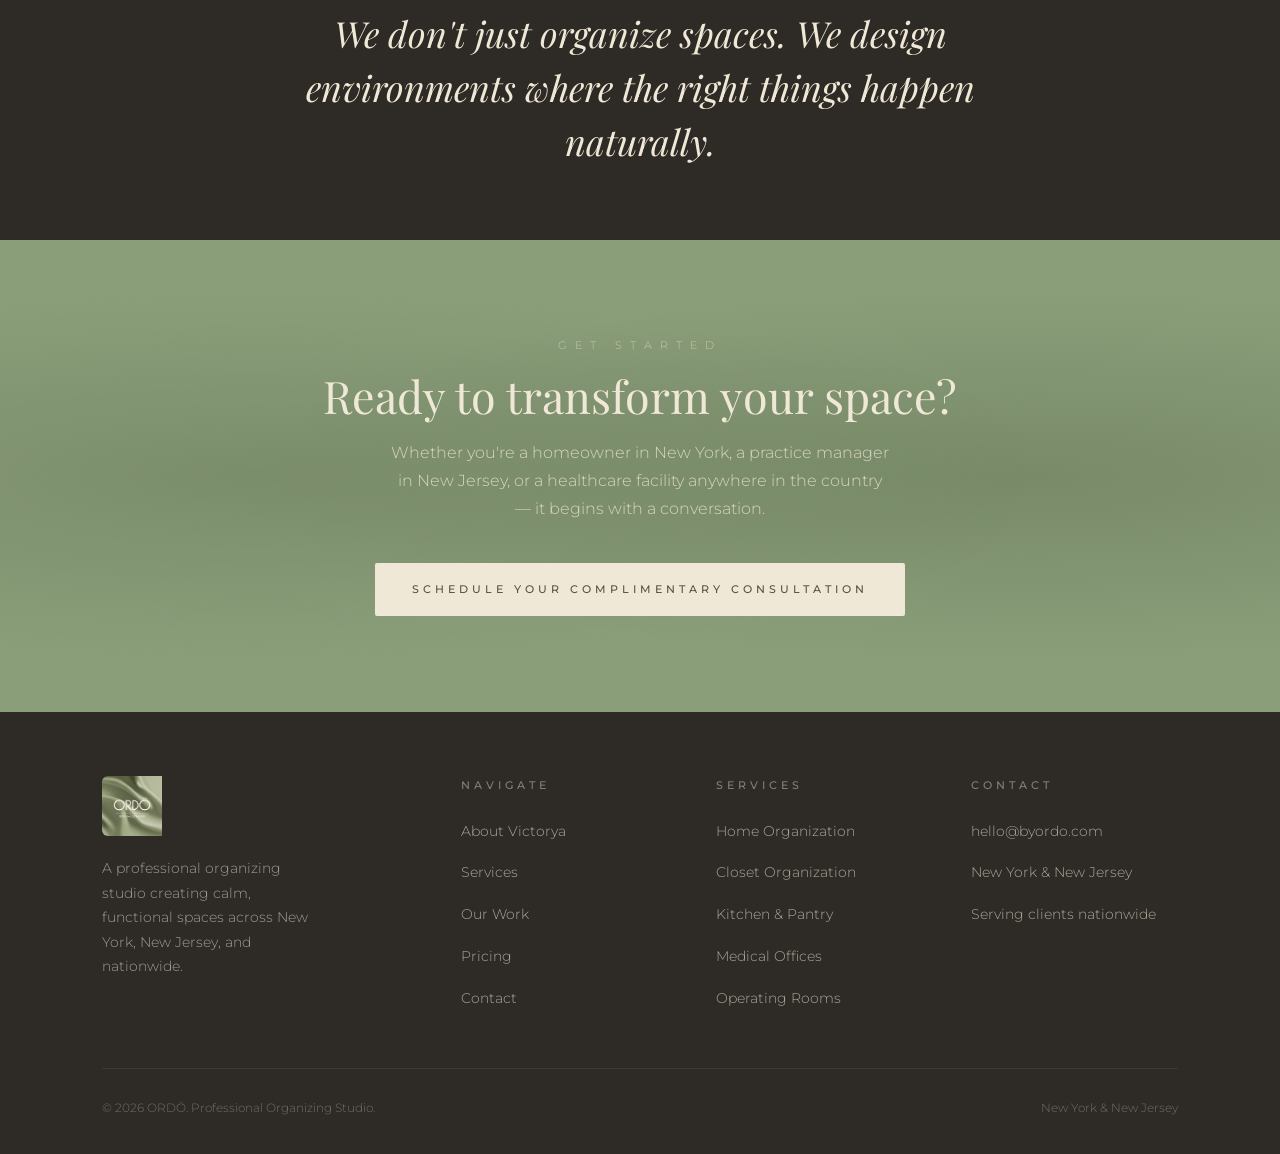
==== commit f8d1d526: "Switch to original PDF logos + update all URLs to byordo.com Nav badge now uses original Logo 2 (cha" ====
--- a/index.html
+++ b/index.html
@@ -6,7 +6,7 @@
   <title>ORDÖ · Professional Organizing Studio · New York &amp; New Jersey</title>
   <meta name="description" content="ORDÖ is a luxury professional organizing studio serving homes, medical offices, and healthcare environments across NYC, Northern NJ, and nationwide. Book your complimentary consultation with Victorya today.">
   <meta name="keywords" content="professional organizer NYC, home organizer New York, medical office organization New Jersey, clinic organizer NJ, operating room organization, professional organizing Manhattan, home decluttering NYC, closet organizer New York, luxury organizer NJ">
-  <link rel="canonical" href="https://ordo.co/">
+  <link rel="canonical" href="https://byordo.com/">
   <link rel="icon" type="image/svg+xml" href="brand/logo/ordo-favicon.svg">
   <link rel="stylesheet" href="css/style.css">
   <script type="application/ld+json">
@@ -16,8 +16,8 @@
     "name": "ORDÖ",
     "alternateName": "ORDO Professional Organizing",
     "description": "Professional organizing studio serving homes, medical offices, and healthcare environments across New York and New Jersey.",
-    "url": "https://ordo.co",
-    "email": "hello@ordo.co",
+    "url": "https://byordo.com",
+    "email": "hello@byordo.com",
     "areaServed": [
       {"@type": "City", "name": "New York City"},
       {"@type": "AdministrativeArea", "name": "New Jersey"},
@@ -36,7 +36,7 @@
   <header class="nav nav-hero" id="nav">
     <div class="container">
       <a href="index.html" class="nav-logo" aria-label="ORDÖ Home">
-        <img src="brand/logo/ordo-favicon.svg" alt="ORDÖ">
+        <img src="assets/logo-light.jpg" alt="ORDÖ">
       </a>
       <ul class="nav-links" role="list">
         <li><a href="about.html">About</a></li>
@@ -206,7 +206,7 @@
       <div class="footer-grid">
         <div>
           <div class="footer-logo">
-            <img src="brand/logo/ordo-favicon.svg" alt="ORDÖ">
+            <img src="assets/logo-primary.jpg" alt="ORDÖ">
           </div>
           <p class="footer-tagline">A professional organizing studio creating calm, functional spaces across New York, New Jersey, and nationwide.</p>
         </div>
@@ -233,7 +233,7 @@
         <div class="footer-col">
           <h5>Contact</h5>
           <ul role="list">
-            <li><a href="mailto:hello@ordo.co">hello@ordo.co</a></li>
+            <li><a href="mailto:hello@byordo.com">hello@byordo.com</a></li>
             <li><a href="contact.html">New York &amp; New Jersey</a></li>
             <li><a href="contact.html">Serving clients nationwide</a></li>
           </ul>
--- a/css/style.css
+++ b/css/style.css
@@ -115,13 +115,14 @@
   justify-content: space-between;
 }
 .nav-logo {
-  height: 52px;
-  width: 52px;
-  border-radius: 8px;
+  height: 48px;
+  width: auto;
+  max-width: 148px;
+  border-radius: 6px;
   overflow: hidden;
   flex-shrink: 0;
 }
-.nav-logo img { width: 100%; height: 100%; object-fit: cover; }
+.nav-logo img { height: 100%; width: auto; display: block; object-fit: contain; }
 .nav-links {
   display: flex;
   align-items: center;
@@ -742,13 +743,14 @@
   margin-bottom: 56px;
 }
 .footer-logo {
-  width: 64px;
-  height: 64px;
-  border-radius: 8px;
+  height: 60px;
+  width: auto;
+  max-width: 180px;
+  border-radius: 6px;
   overflow: hidden;
   margin-bottom: 20px;
 }
-.footer-logo img { width: 100%; height: 100%; object-fit: cover; }
+.footer-logo img { height: 100%; width: auto; display: block; object-fit: contain; }
 .footer-tagline {
   font-size: 14px;
   color: rgba(240,232,214,.6);
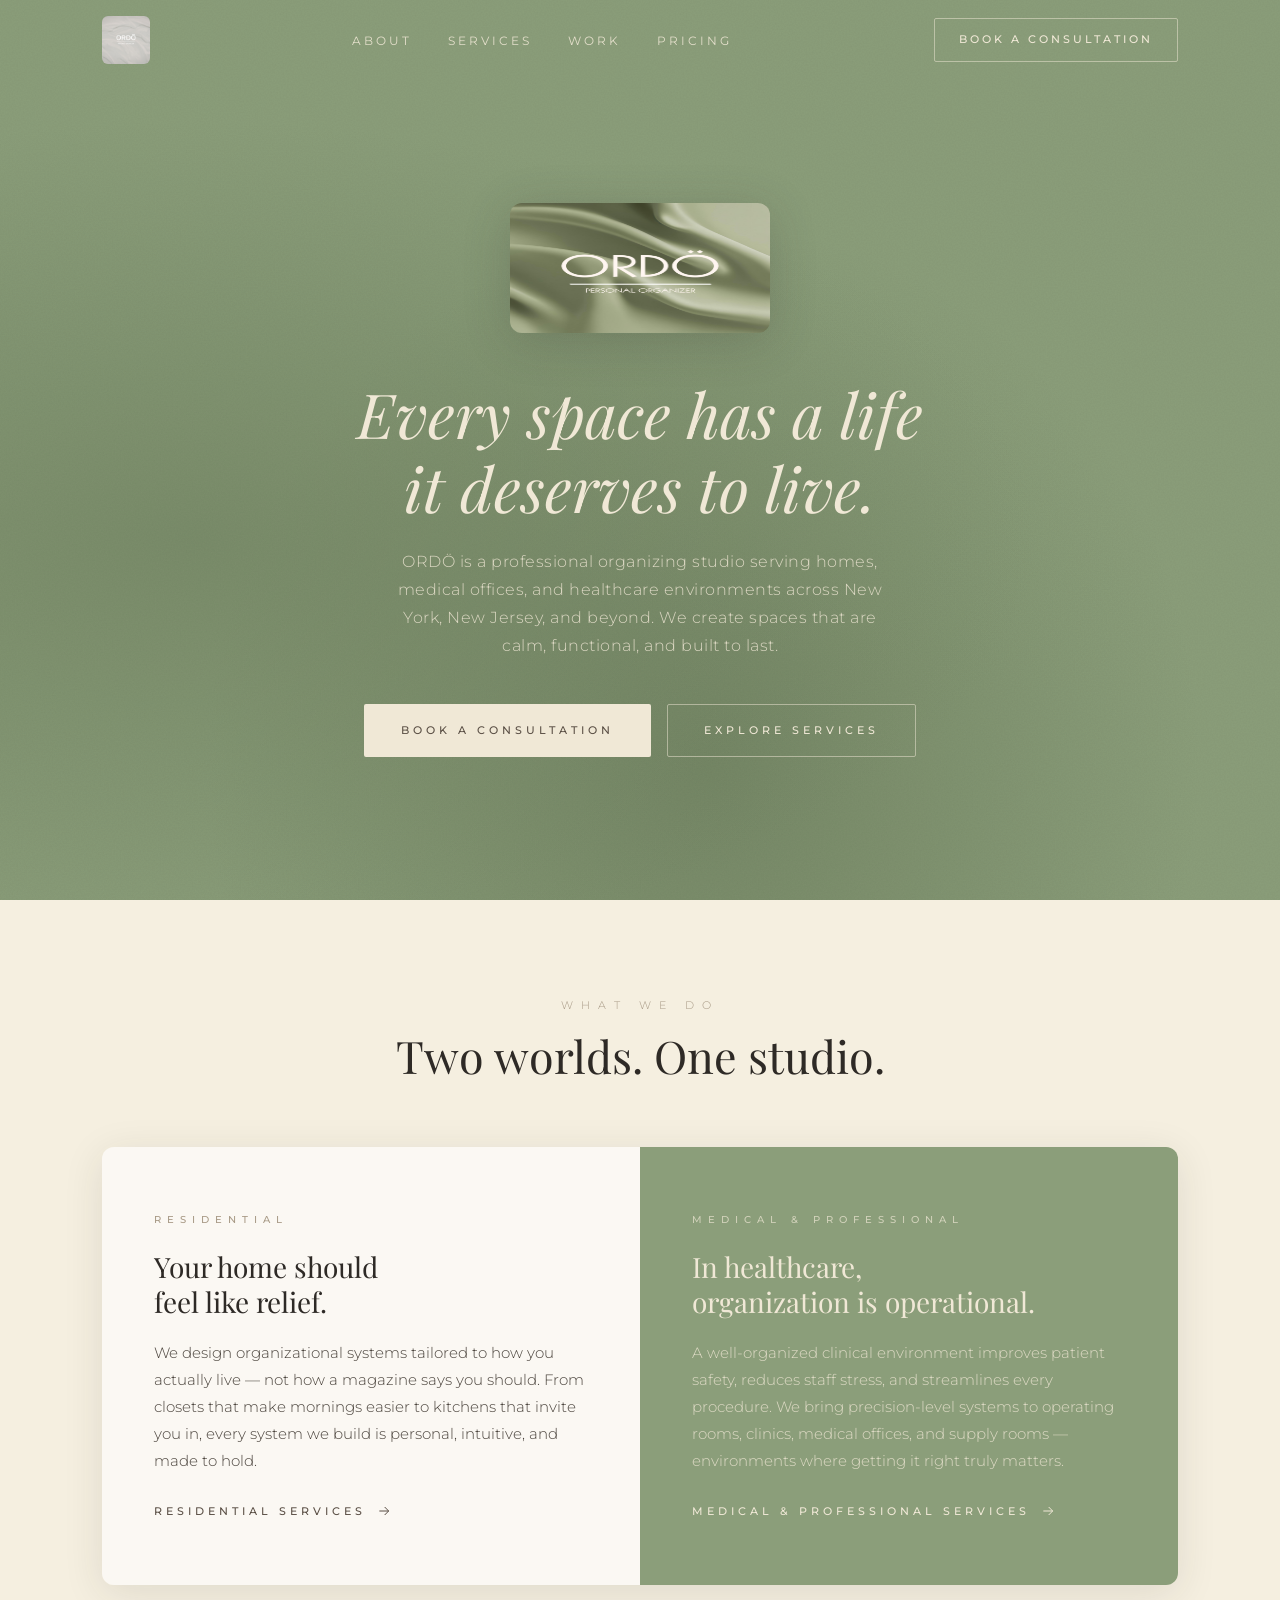
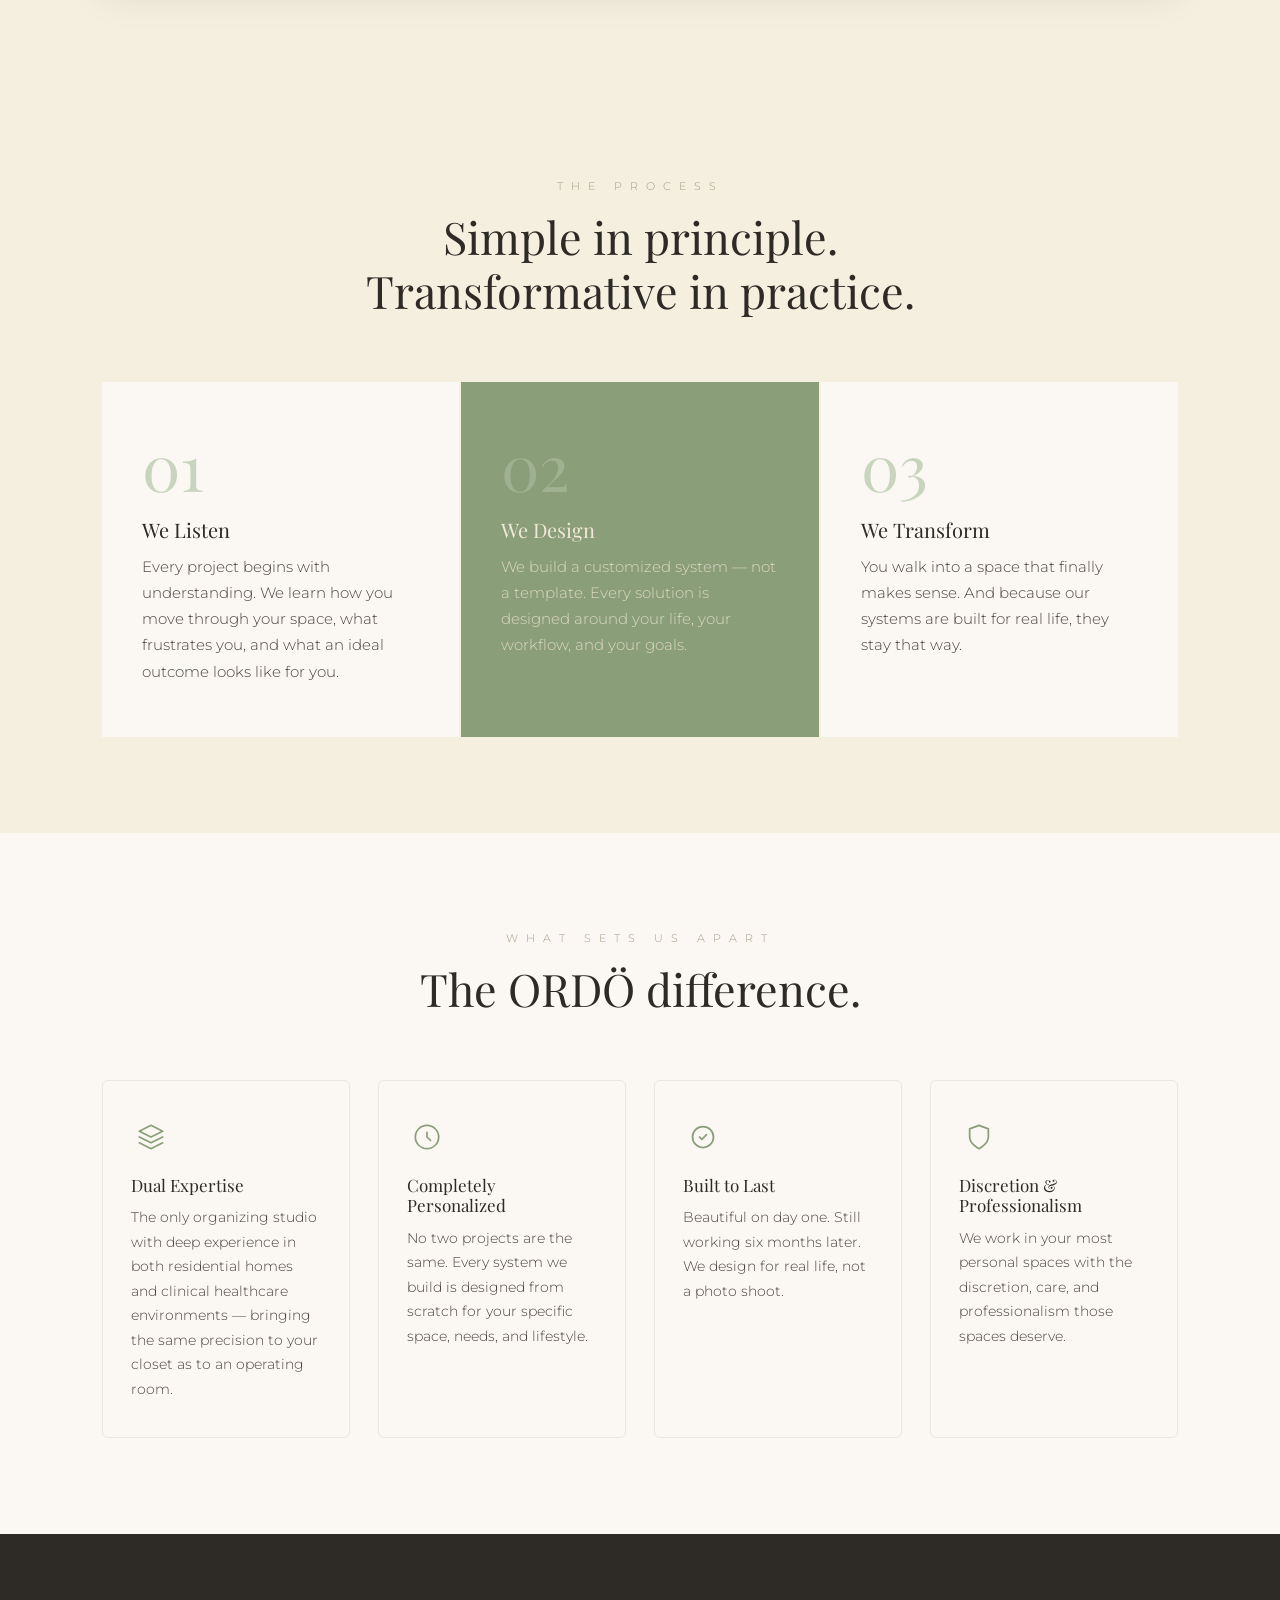
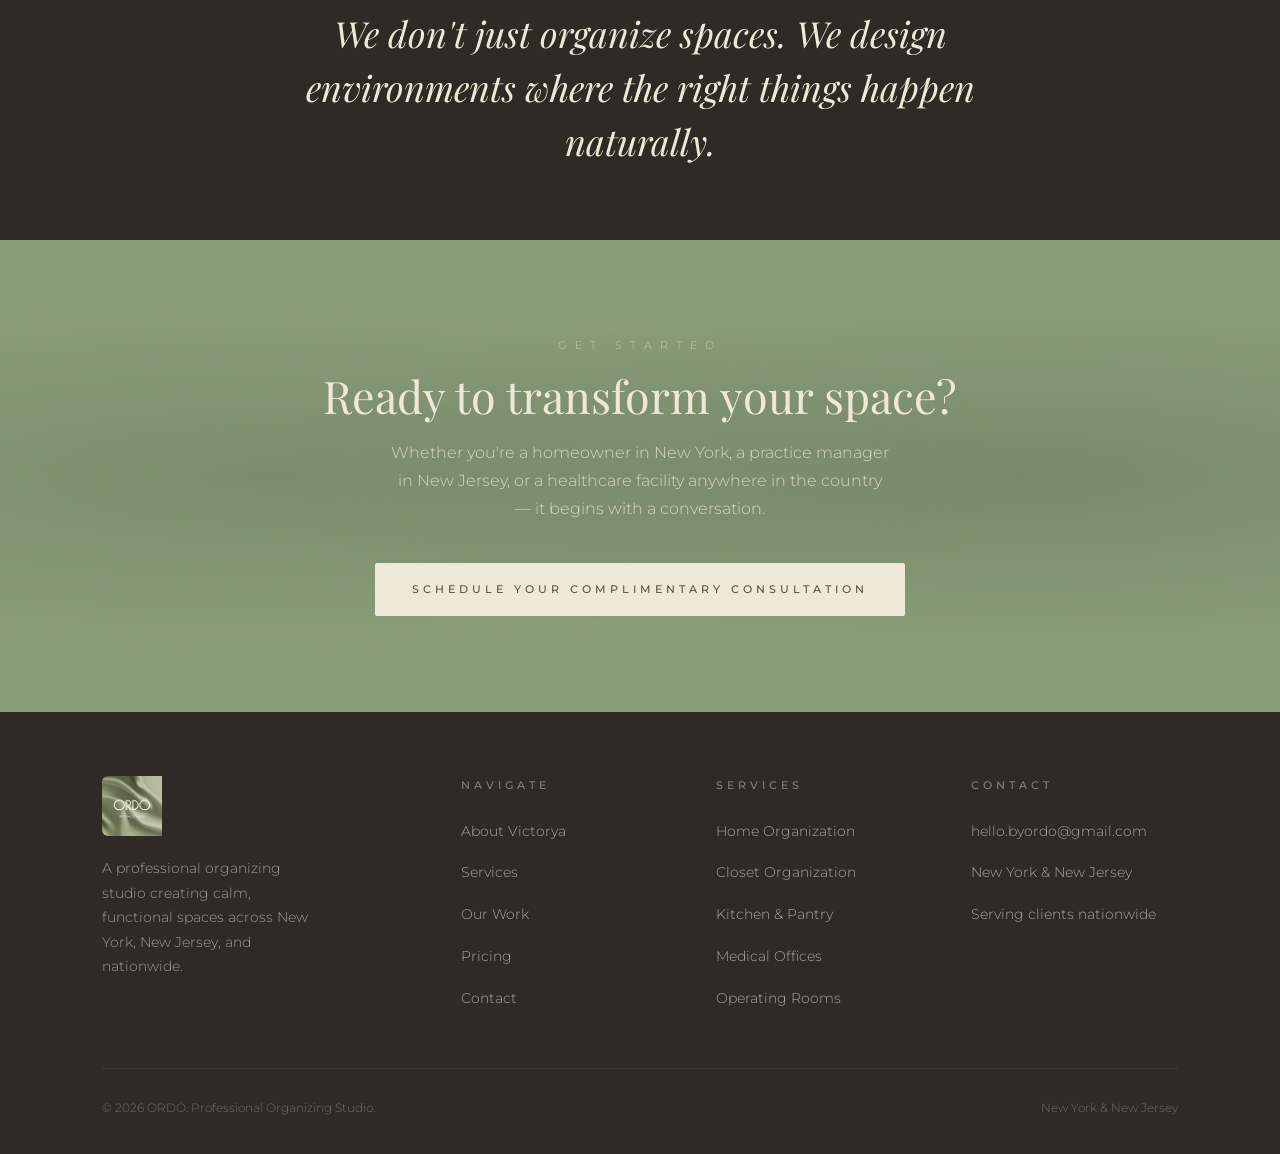
==== commit 169f94d1: "Update contact email to hello.byordo@gmail.com across all pages https://claude.ai/code/session_0114Q" ====
--- a/index.html
+++ b/index.html
@@ -17,7 +17,7 @@
     "alternateName": "ORDO Professional Organizing",
     "description": "Professional organizing studio serving homes, medical offices, and healthcare environments across New York and New Jersey.",
     "url": "https://byordo.com",
-    "email": "hello@byordo.com",
+    "email": "hello.byordo@gmail.com",
     "areaServed": [
       {"@type": "City", "name": "New York City"},
       {"@type": "AdministrativeArea", "name": "New Jersey"},
@@ -233,7 +233,7 @@
         <div class="footer-col">
           <h5>Contact</h5>
           <ul role="list">
-            <li><a href="mailto:hello@byordo.com">hello@byordo.com</a></li>
+            <li><a href="mailto:hello.byordo@gmail.com">hello.byordo@gmail.com</a></li>
             <li><a href="contact.html">New York &amp; New Jersey</a></li>
             <li><a href="contact.html">Serving clients nationwide</a></li>
           </ul>
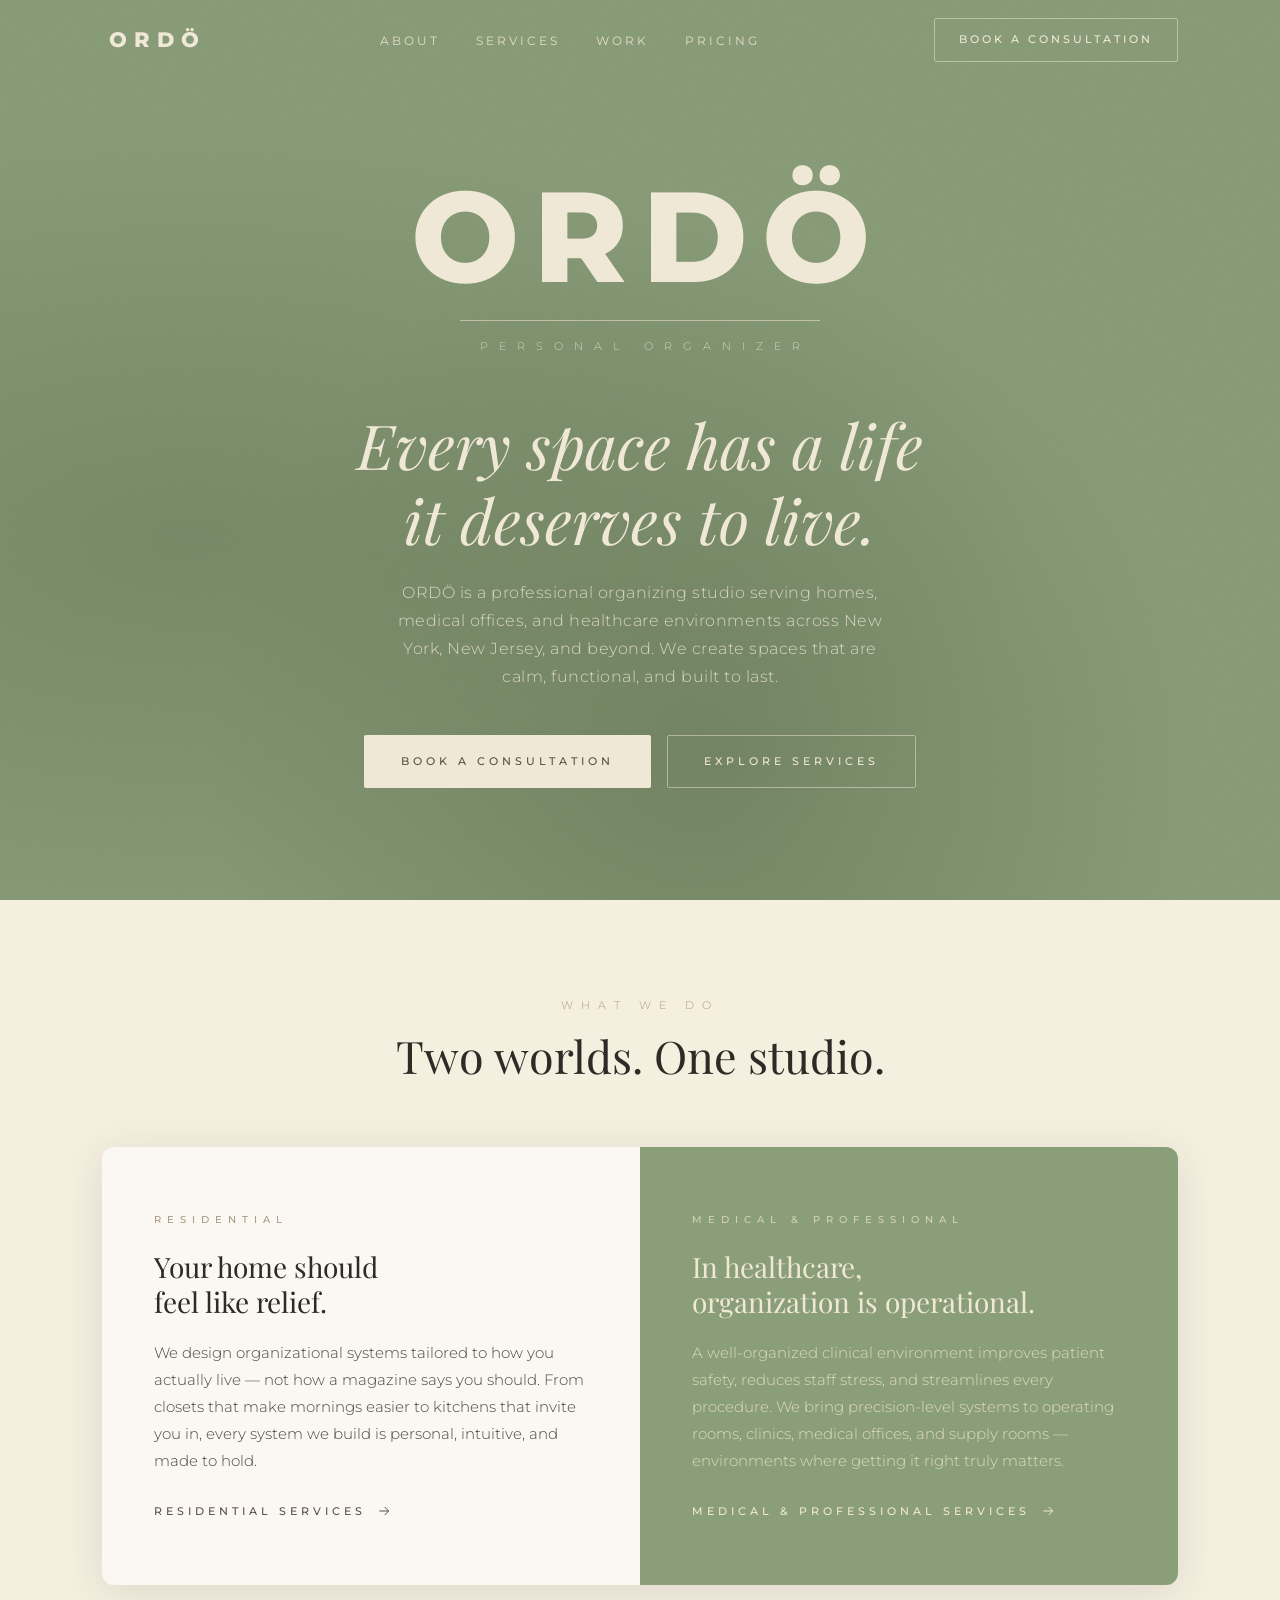
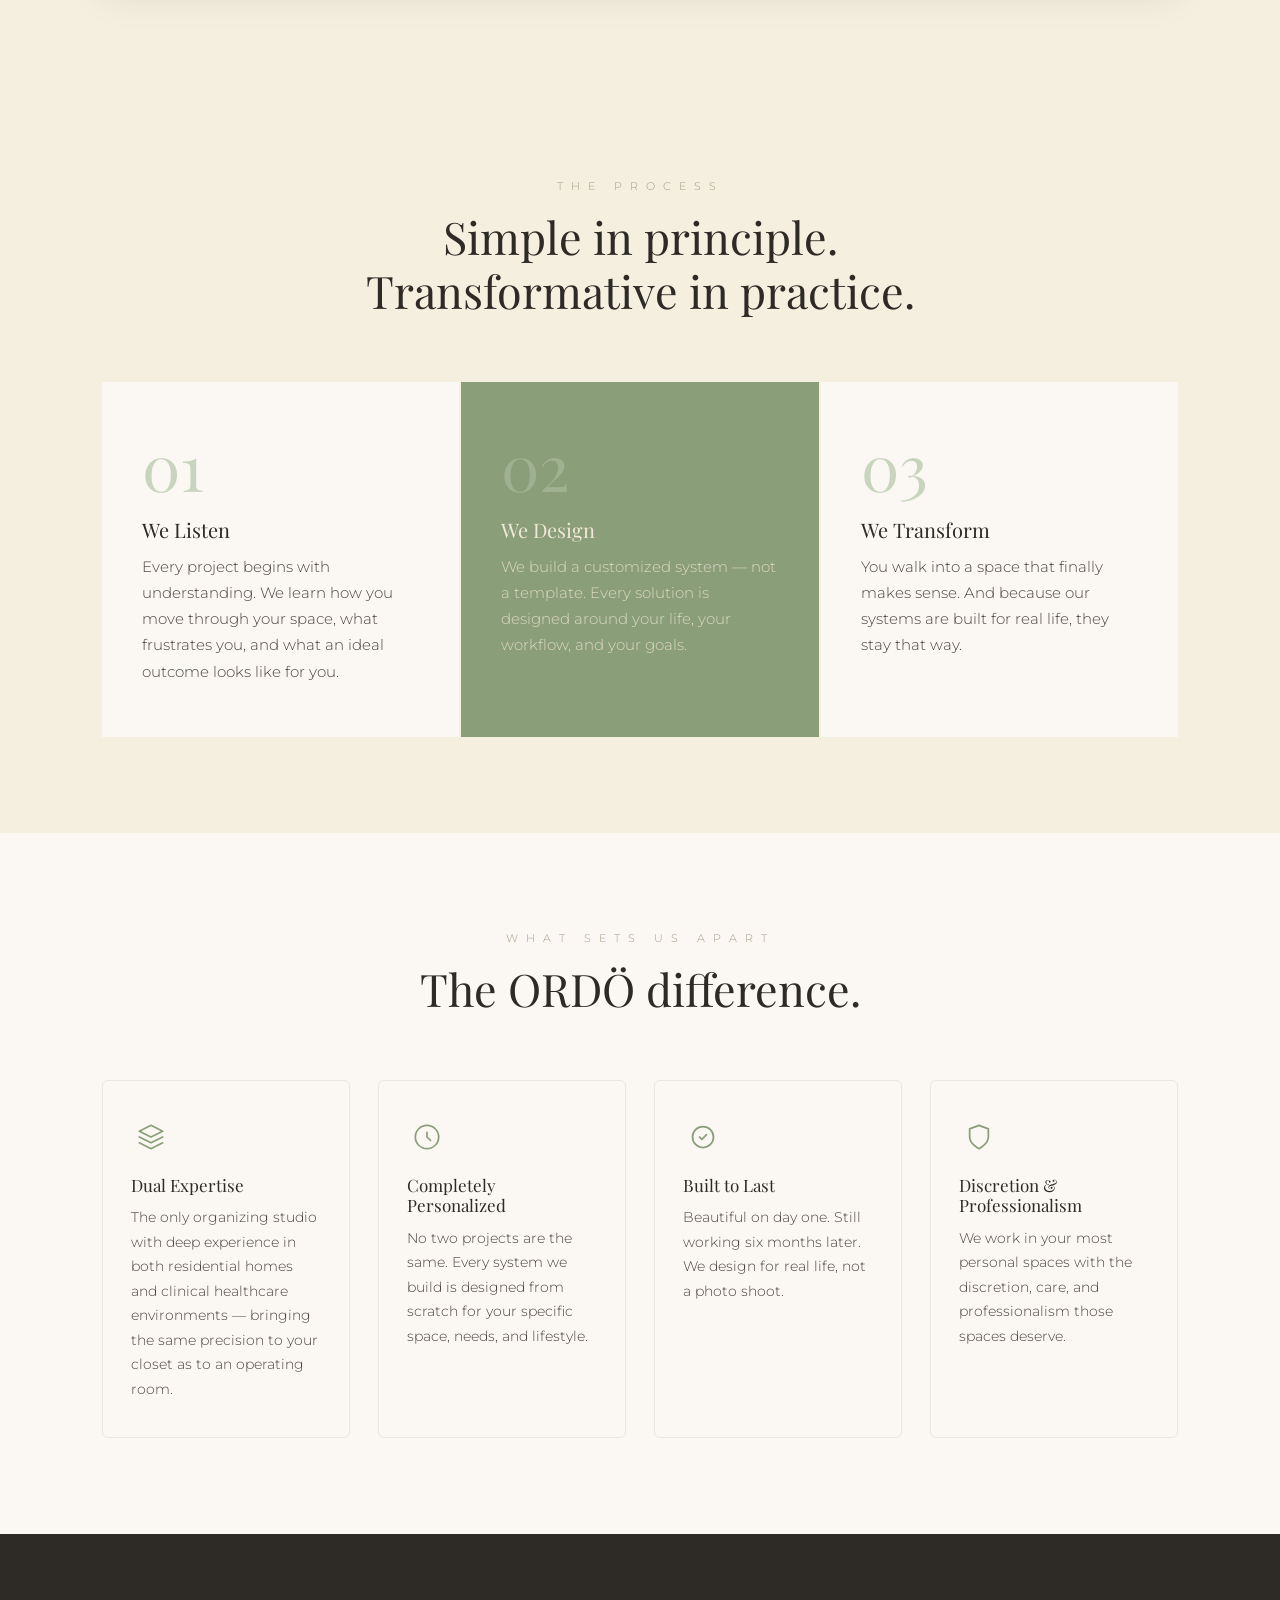
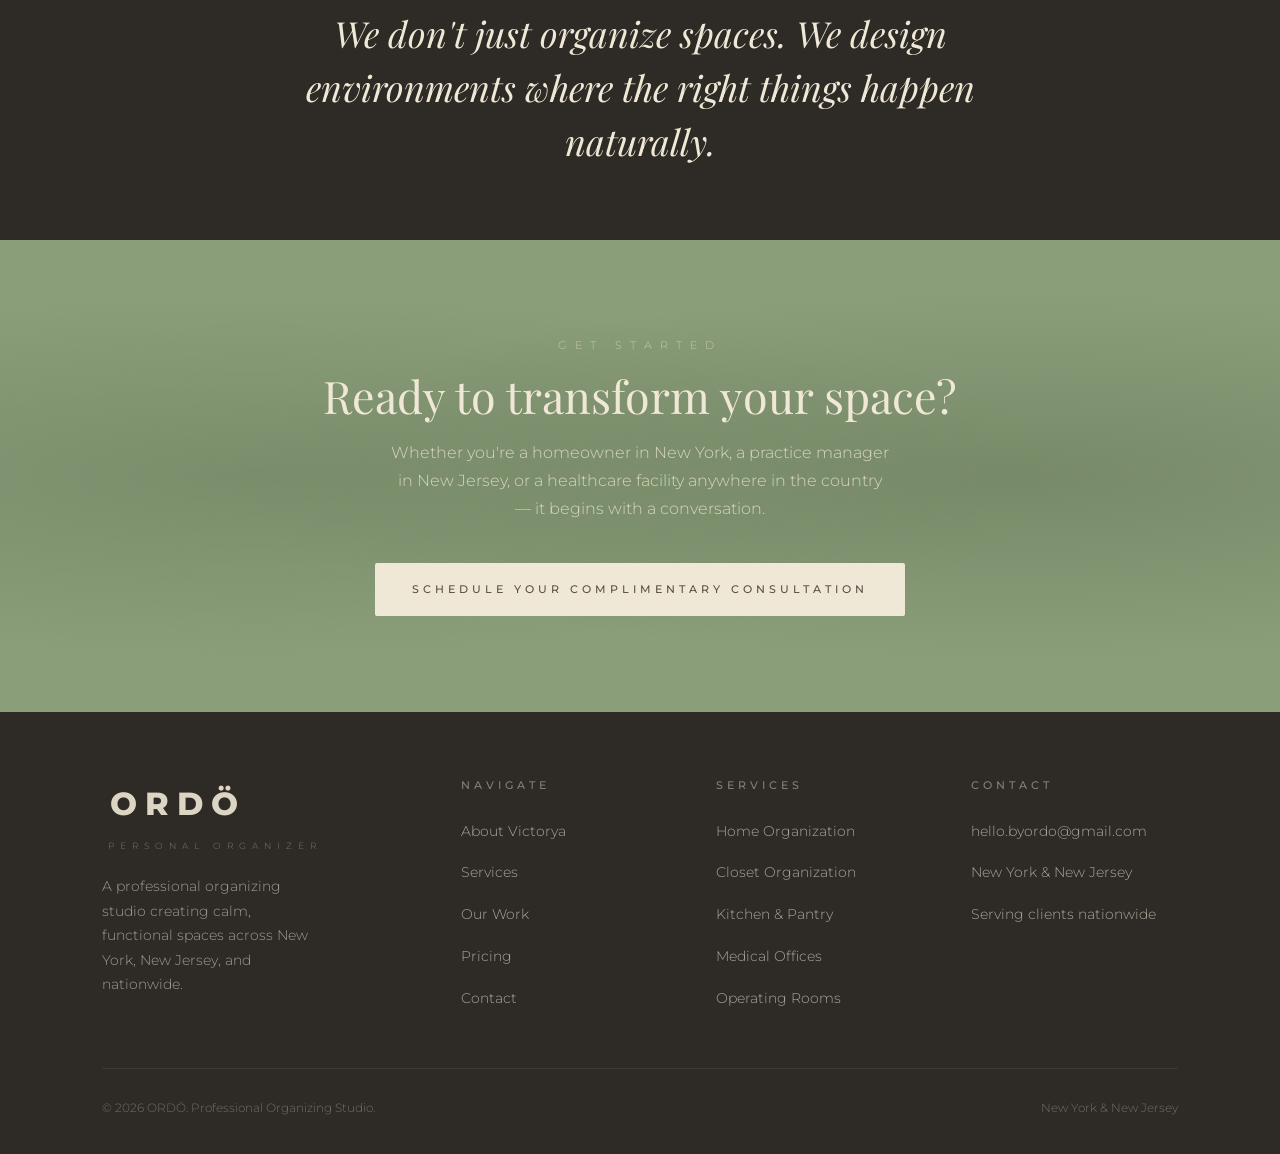
==== commit 30c39b09: "Render logo as HTML/CSS wordmark across hero, nav, and footer Replaces JPG logo images with crisp Mo" ====
--- a/index.html
+++ b/index.html
@@ -36,7 +36,7 @@
   <header class="nav nav-hero" id="nav">
     <div class="container">
       <a href="index.html" class="nav-logo" aria-label="ORDÖ Home">
-        <img src="assets/logo-light.jpg" alt="ORDÖ">
+        <span class="nav-wordmark">ORDÖ</span>
       </a>
       <ul class="nav-links" role="list">
         <li><a href="about.html">About</a></li>
@@ -68,13 +68,11 @@
     <!-- ── Hero ── -->
     <section class="hero" aria-label="Welcome to ORDÖ">
       <div class="hero-inner">
-        <img
-          src="assets/logo-primary.jpg"
-          alt="ORDÖ Personal Organizer"
-          class="hero-logo"
-          width="260"
-          height="130"
-        >
+        <div class="hero-lockup" aria-label="ORDÖ Personal Organizer">
+          <div class="hero-wordmark-display">ORDÖ</div>
+          <div class="hero-lockup-rule"></div>
+          <div class="hero-lockup-desc">Personal Organizer</div>
+        </div>
         <h1>Every space has a life<br>it deserves to live.</h1>
         <p>ORDÖ is a professional organizing studio serving homes, medical offices, and healthcare environments across New York, New Jersey, and beyond. We create spaces that are calm, functional, and built to last.</p>
         <div class="hero-btns">
@@ -206,7 +204,8 @@
       <div class="footer-grid">
         <div>
           <div class="footer-logo">
-            <img src="assets/logo-primary.jpg" alt="ORDÖ">
+            <span class="footer-wordmark">ORDÖ</span>
+            <span class="footer-descriptor">Personal Organizer</span>
           </div>
           <p class="footer-tagline">A professional organizing studio creating calm, functional spaces across New York, New Jersey, and nationwide.</p>
         </div>
--- a/css/style.css
+++ b/css/style.css
@@ -115,14 +115,22 @@
   justify-content: space-between;
 }
 .nav-logo {
-  height: 48px;
-  width: auto;
-  max-width: 148px;
-  border-radius: 6px;
-  overflow: hidden;
   flex-shrink: 0;
-}
-.nav-logo img { height: 100%; width: auto; display: block; object-fit: contain; }
+  text-decoration: none;
+  display: flex;
+  align-items: center;
+}
+.nav-wordmark {
+  font-family: var(--font-body);
+  font-weight: 800;
+  font-size: 21px;
+  letter-spacing: 7px;
+  text-transform: uppercase;
+  color: var(--charcoal);
+  transition: color .25s;
+  text-indent: 7px;
+}
+.nav-hero:not(.scrolled) .nav-wordmark { color: var(--ivory); }
 .nav-links {
   display: flex;
   align-items: center;
@@ -202,11 +210,37 @@
   pointer-events: none;
 }
 .hero-inner { position: relative; max-width: 800px; }
-.hero-logo {
-  width: clamp(160px, 30vw, 260px);
-  border-radius: var(--radius-lg);
-  margin: 0 auto 44px;
-  box-shadow: 0 8px 48px rgba(46,42,38,.2);
+
+/* Hero brand lockup */
+.hero-lockup {
+  margin: 0 auto 52px;
+  text-align: center;
+}
+.hero-wordmark-display {
+  font-family: var(--font-body);
+  font-weight: 800;
+  font-size: clamp(72px, 13vw, 128px);
+  letter-spacing: 14px;
+  text-indent: 14px;
+  color: var(--ivory);
+  line-height: 1;
+}
+.hero-lockup-rule {
+  width: min(360px, 58vw);
+  height: 1px;
+  background: var(--ivory);
+  opacity: .55;
+  margin: 20px auto 16px;
+}
+.hero-lockup-desc {
+  font-family: var(--font-body);
+  font-size: 11px;
+  font-weight: 300;
+  letter-spacing: 11px;
+  text-indent: 11px;
+  text-transform: uppercase;
+  color: var(--ivory);
+  opacity: .75;
 }
 .hero h1 {
   color: var(--ivory);
@@ -743,14 +777,30 @@
   margin-bottom: 56px;
 }
 .footer-logo {
-  height: 60px;
-  width: auto;
-  max-width: 180px;
-  border-radius: 6px;
-  overflow: hidden;
+  margin-bottom: 8px;
+}
+.footer-wordmark {
+  font-family: var(--font-body);
+  font-weight: 800;
+  font-size: 32px;
+  letter-spacing: 8px;
+  text-indent: 8px;
+  text-transform: uppercase;
+  color: var(--ivory);
+  opacity: .9;
+  display: block;
+  margin-bottom: 6px;
+}
+.footer-descriptor {
+  font-size: 9px;
+  font-weight: 300;
+  letter-spacing: 6px;
+  text-indent: 6px;
+  text-transform: uppercase;
+  color: rgba(240,232,214,.4);
+  display: block;
   margin-bottom: 20px;
 }
-.footer-logo img { height: 100%; width: auto; display: block; object-fit: contain; }
 .footer-tagline {
   font-size: 14px;
   color: rgba(240,232,214,.6);
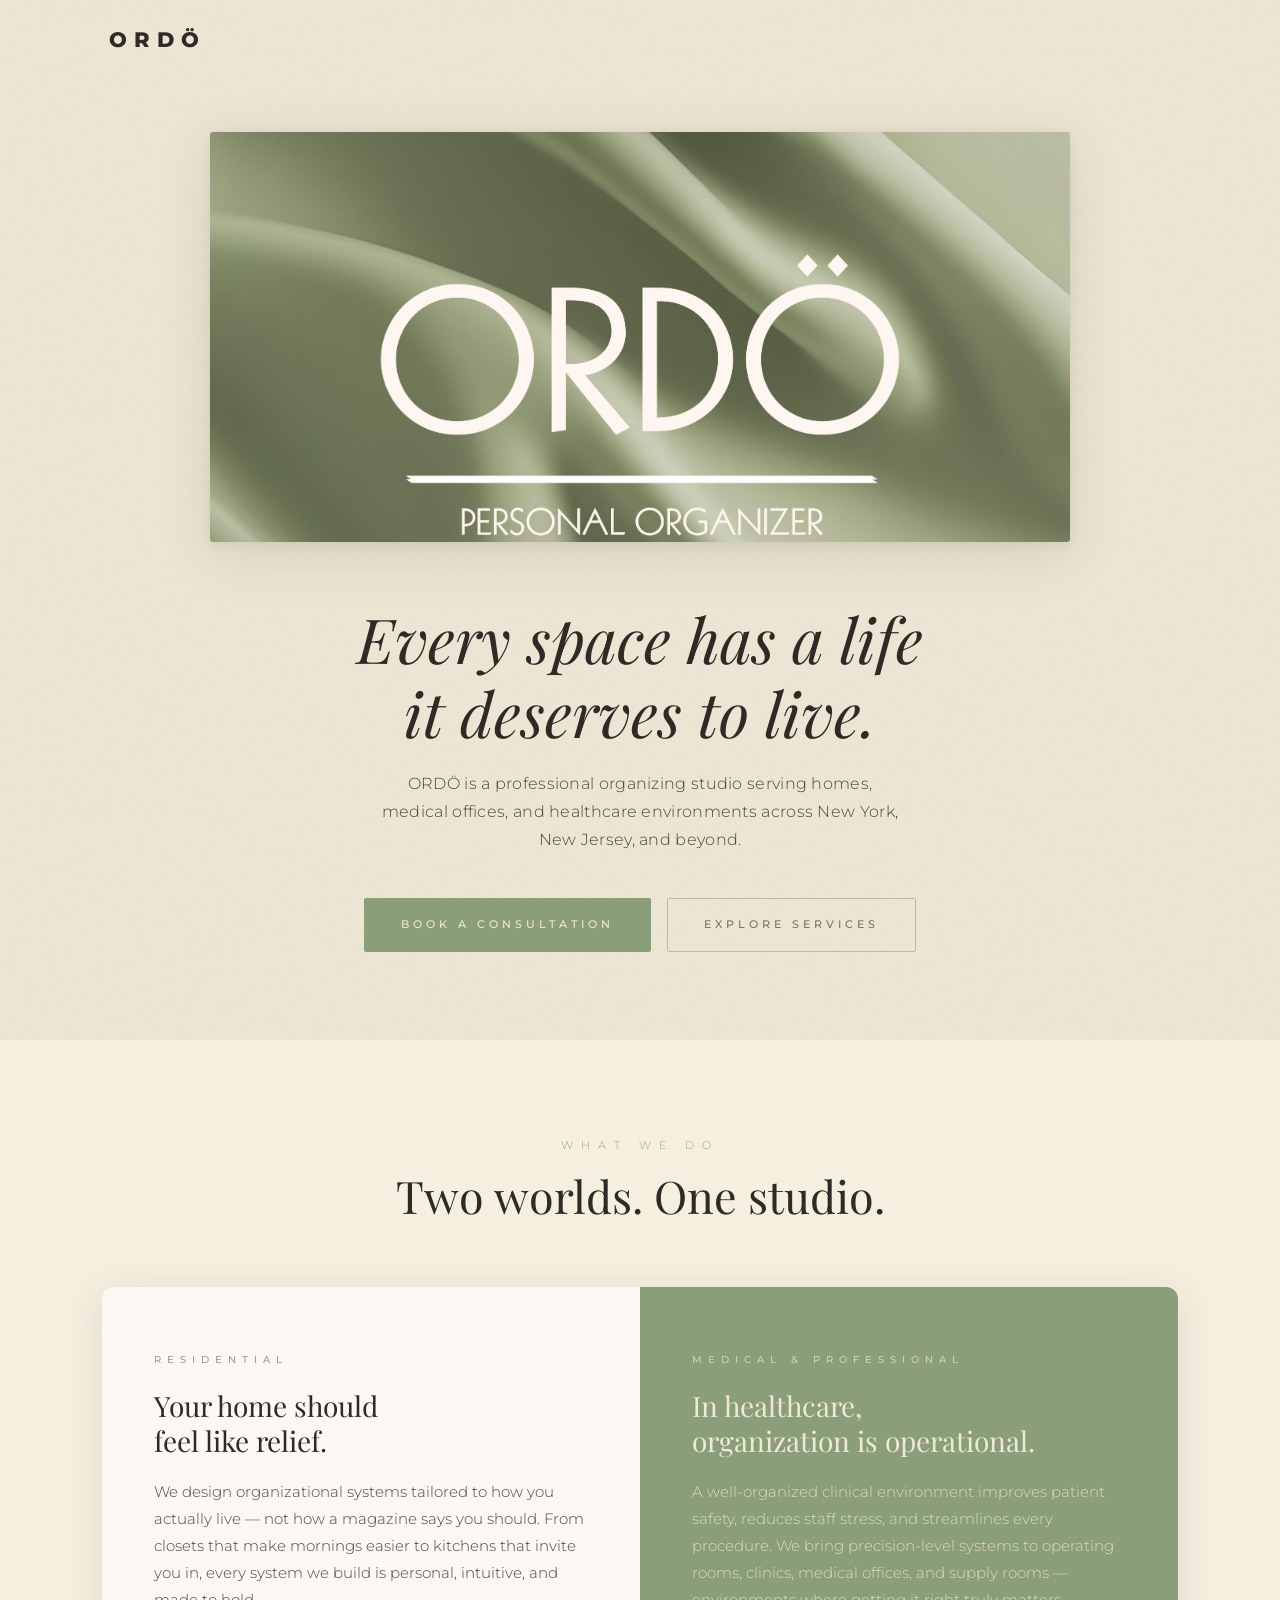
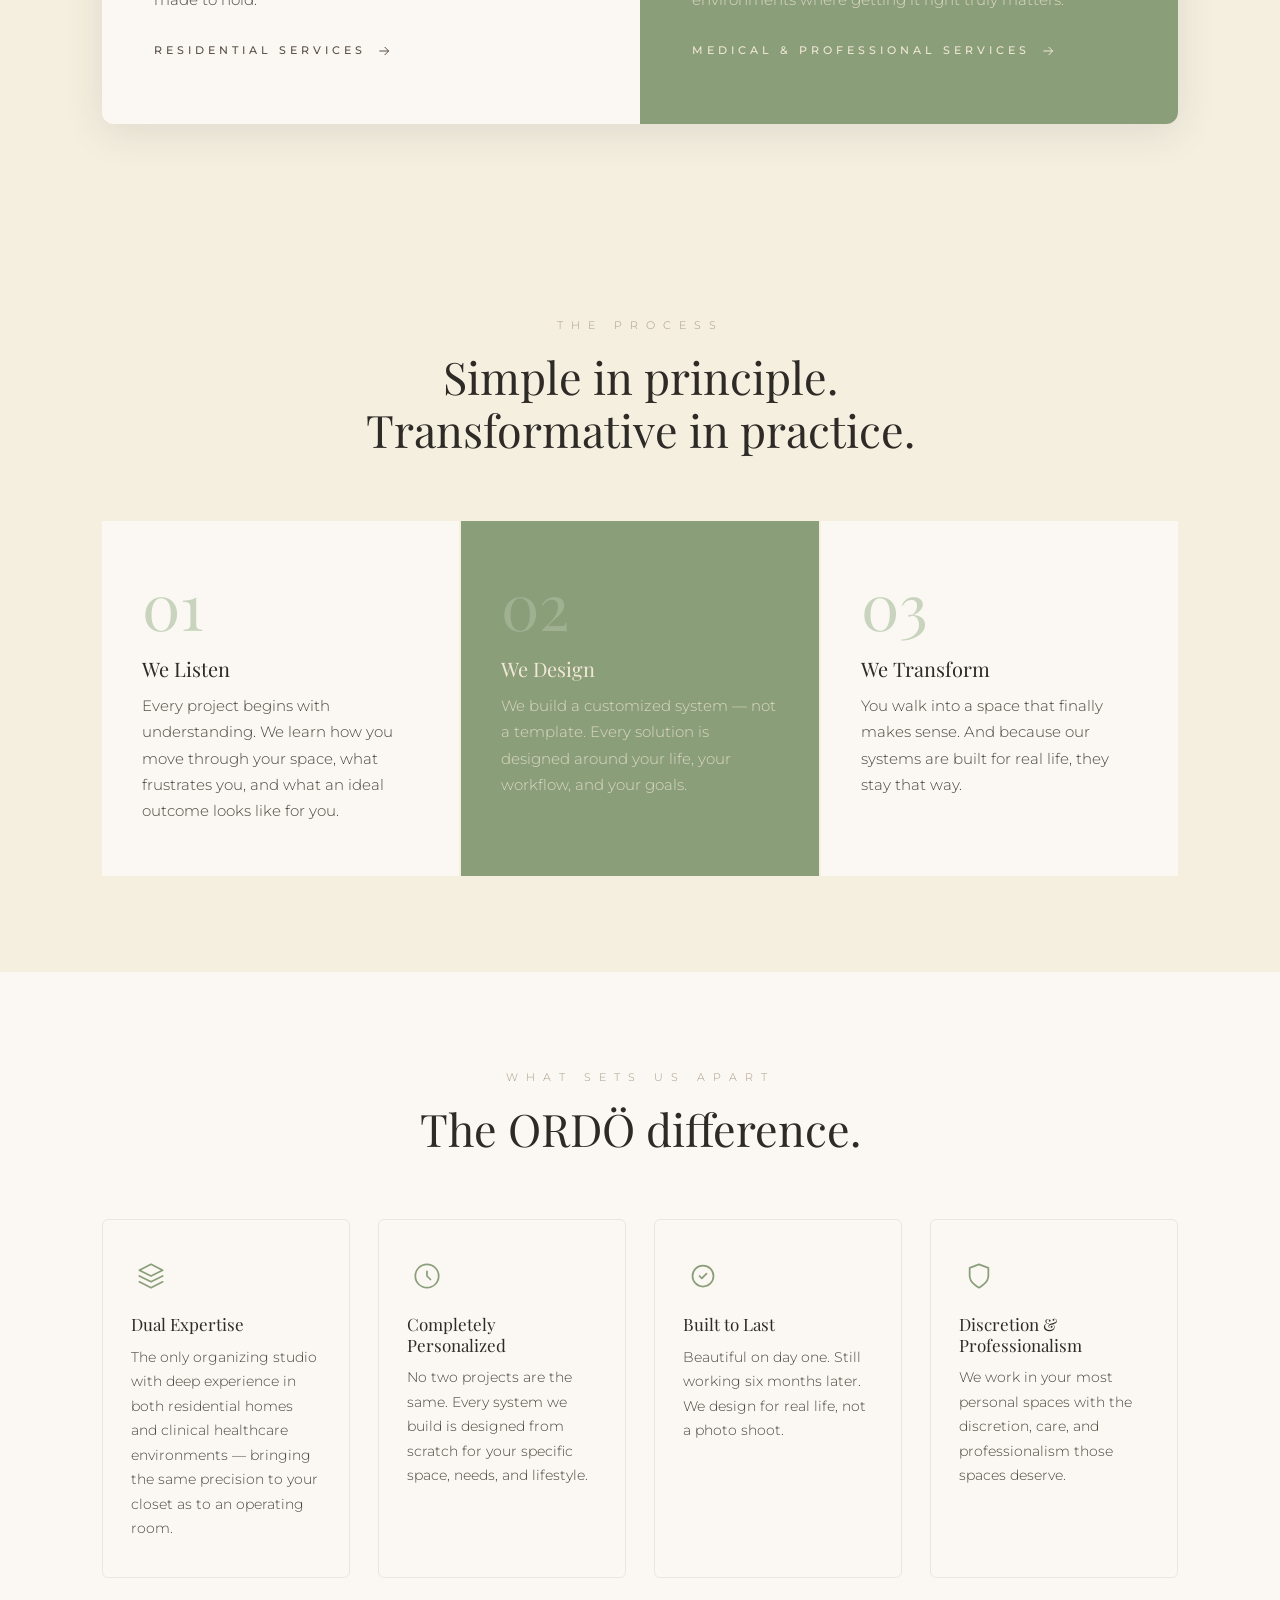
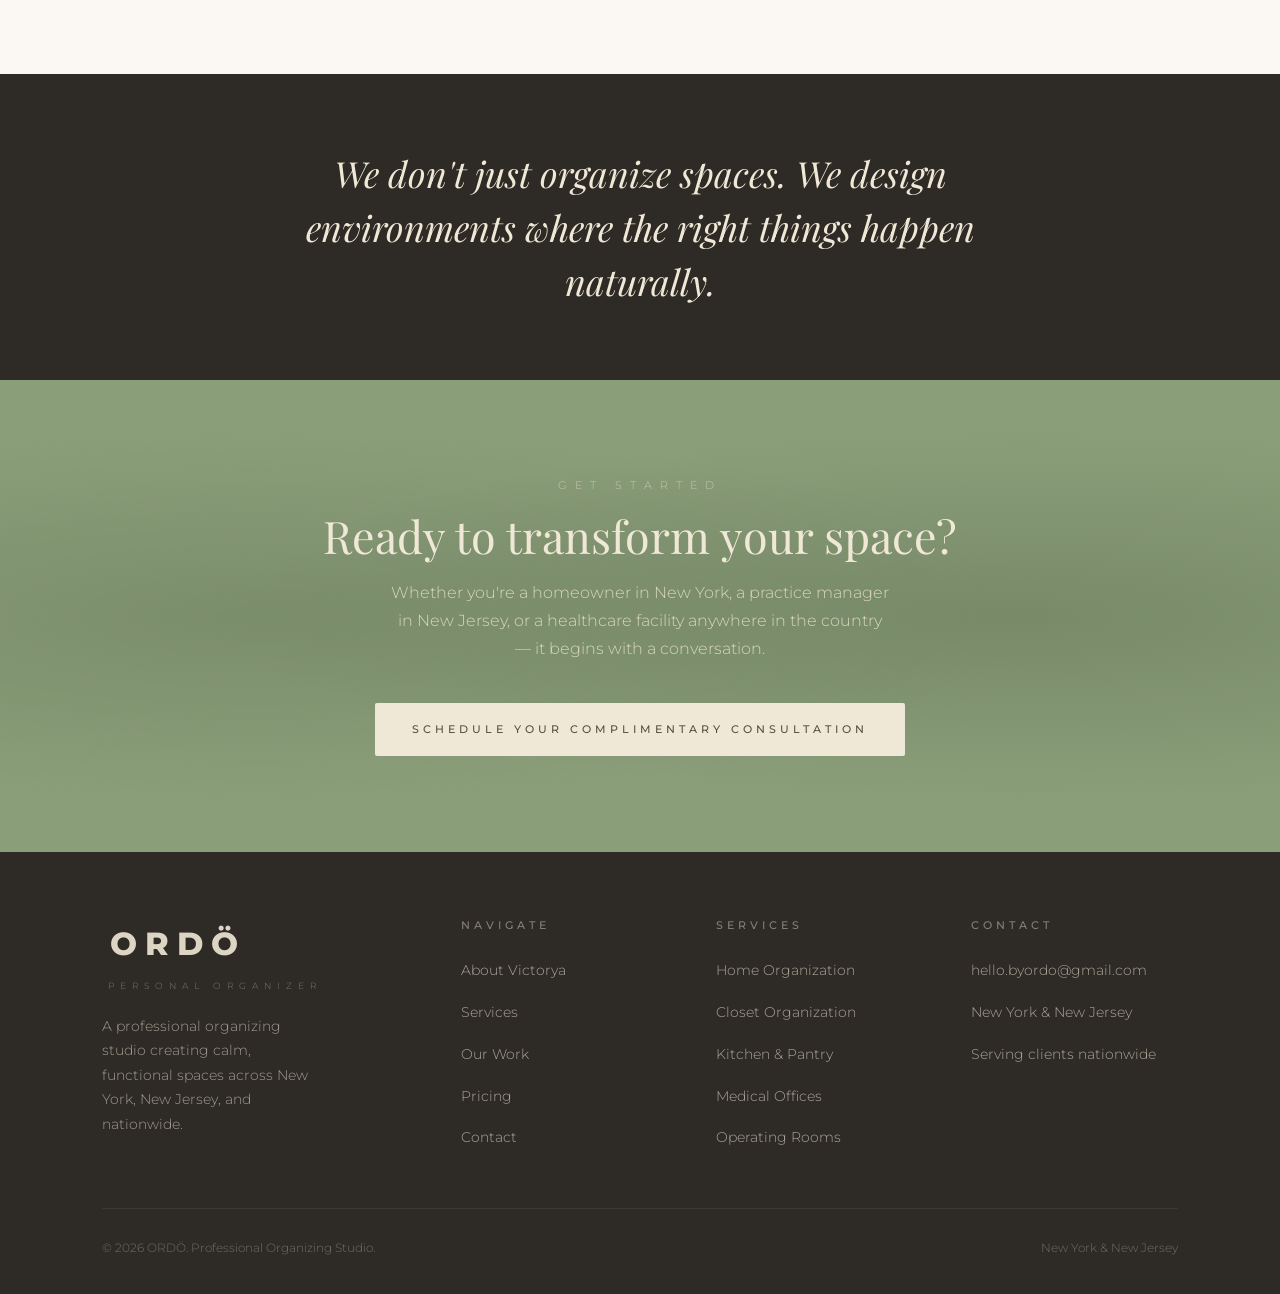
==== commit 7004f0a8: "Reverse hero color direction — original logo as stretched banner with silk animation - Hero: flip fr" ====
--- a/index.html
+++ b/index.html
@@ -67,17 +67,15 @@
 
     <!-- ── Hero ── -->
     <section class="hero" aria-label="Welcome to ORDÖ">
+      <div class="hero-logo-wrap">
+        <img src="assets/logo-primary.jpg" alt="ORDÖ Personal Organizer" class="hero-logo-img">
+      </div>
       <div class="hero-inner">
-        <div class="hero-lockup" aria-label="ORDÖ Personal Organizer">
-          <div class="hero-wordmark-display">ORDÖ</div>
-          <div class="hero-lockup-rule"></div>
-          <div class="hero-lockup-desc">Personal Organizer</div>
-        </div>
         <h1>Every space has a life<br>it deserves to live.</h1>
-        <p>ORDÖ is a professional organizing studio serving homes, medical offices, and healthcare environments across New York, New Jersey, and beyond. We create spaces that are calm, functional, and built to last.</p>
+        <p>ORDÖ is a professional organizing studio serving homes, medical offices, and healthcare environments across New York, New Jersey, and beyond.</p>
         <div class="hero-btns">
-          <a href="contact.html" class="btn btn-primary">Book a Consultation</a>
-          <a href="services.html" class="btn btn-outline-light">Explore Services</a>
+          <a href="contact.html" class="btn btn-sage">Book a Consultation</a>
+          <a href="services.html" class="btn btn-outline-sage">Explore Services</a>
         </div>
       </div>
     </section>
--- a/css/style.css
+++ b/css/style.css
@@ -130,7 +130,7 @@
   transition: color .25s;
   text-indent: 7px;
 }
-.nav-hero:not(.scrolled) .nav-wordmark { color: var(--ivory); }
+.nav-hero:not(.scrolled) .nav-wordmark { color: var(--charcoal); }
 .nav-links {
   display: flex;
   align-items: center;
@@ -189,16 +189,13 @@
 /* ── Hero ── */
 .hero {
   min-height: 100vh;
-  background: var(--sage);
-  background-image:
-    radial-gradient(ellipse at 15% 60%, rgba(107,125,92,.55) 0%, transparent 55%),
-    radial-gradient(ellipse at 85% 25%, rgba(139,158,122,.35) 0%, transparent 50%),
-    radial-gradient(ellipse at 55% 85%, rgba(91,108,77,.45) 0%, transparent 50%);
-  display: flex;
+  background: var(--ivory);
+  display: flex;
+  flex-direction: column;
   align-items: center;
   justify-content: center;
   text-align: center;
-  padding: calc(var(--nav-h) + 60px) 32px 80px;
+  padding: calc(var(--nav-h) + 52px) 32px 88px;
   position: relative;
   overflow: hidden;
 }
@@ -206,53 +203,72 @@
   content: '';
   position: absolute;
   inset: 0;
-  background: url("data:image/svg+xml,%3Csvg xmlns='http://www.w3.org/2000/svg' width='400' height='400'%3E%3Cfilter id='n'%3E%3CfeTurbulence type='fractalNoise' baseFrequency='0.65' numOctaves='4' seed='5'/%3E%3CfeColorMatrix values='0 0 0 0 0 0 0 0 0 0 0 0 0 0 0 0 0 0 0.04 0'/%3E%3C/filter%3E%3Crect width='100%25' height='100%25' filter='url(%23n)'/%3E%3C/svg%3E");
+  background: url("data:image/svg+xml,%3Csvg xmlns='http://www.w3.org/2000/svg' width='400' height='400'%3E%3Cfilter id='n'%3E%3CfeTurbulence type='fractalNoise' baseFrequency='0.65' numOctaves='4' seed='5'/%3E%3CfeColorMatrix values='0 0 0 0 0 0 0 0 0 0 0 0 0 0 0 0 0 0 0.025 0'/%3E%3C/filter%3E%3Crect width='100%25' height='100%25' filter='url(%23n)'/%3E%3C/svg%3E");
   pointer-events: none;
 }
-.hero-inner { position: relative; max-width: 800px; }
-
-/* Hero brand lockup */
-.hero-lockup {
-  margin: 0 auto 52px;
-  text-align: center;
-}
-.hero-wordmark-display {
-  font-family: var(--font-body);
-  font-weight: 800;
-  font-size: clamp(72px, 13vw, 128px);
-  letter-spacing: 14px;
-  text-indent: 14px;
-  color: var(--ivory);
-  line-height: 1;
-}
-.hero-lockup-rule {
-  width: min(360px, 58vw);
-  height: 1px;
-  background: var(--ivory);
-  opacity: .55;
-  margin: 20px auto 16px;
-}
-.hero-lockup-desc {
-  font-family: var(--font-body);
-  font-size: 11px;
-  font-weight: 300;
-  letter-spacing: 11px;
-  text-indent: 11px;
-  text-transform: uppercase;
-  color: var(--ivory);
-  opacity: .75;
+
+/* Logo — stretched horizontal banner */
+.hero-logo-wrap {
+  width: 100%;
+  max-width: 860px;
+  height: clamp(260px, 32vw, 420px);
+  margin: 0 auto 60px;
+  border-radius: 3px;
+  overflow: hidden;
+  position: relative;
+  box-shadow: 0 12px 56px rgba(46,42,38,.12), 0 2px 12px rgba(46,42,38,.07);
+}
+.hero-logo-img {
+  width: 100%;
+  height: 100%;
+  object-fit: cover;
+  object-position: center 42%;
+  display: block;
+}
+
+/* Silk sweep — light catching the stretched fabric */
+.hero-logo-wrap::after {
+  content: '';
+  position: absolute;
+  top: -20%;
+  left: -45%;
+  width: 42%;
+  height: 140%;
+  background: linear-gradient(
+    to right,
+    transparent 0%,
+    rgba(255,255,255,.10) 25%,
+    rgba(255,255,255,.42) 50%,
+    rgba(255,255,255,.10) 75%,
+    transparent 100%
+  );
+  transform: skewX(-18deg);
+  animation: silk-sweep 7s cubic-bezier(0.4, 0, 0.6, 1) infinite;
+  pointer-events: none;
+}
+@keyframes silk-sweep {
+  0%   { left: -45%; opacity: 0; }
+  6%   { opacity: 1; }
+  44%  { left: 135%; opacity: 0; }
+  100% { left: -45%; opacity: 0; }
+}
+
+.hero-inner {
+  position: relative;
+  max-width: 680px;
+  width: 100%;
 }
 .hero h1 {
-  color: var(--ivory);
+  color: var(--charcoal);
   font-style: italic;
   font-weight: 400;
-  margin-bottom: 22px;
+  margin-bottom: 20px;
 }
 .hero p {
-  color: rgba(240,232,214,.82);
+  color: var(--charcoal-lt);
   font-size: 16px;
   font-weight: 300;
-  letter-spacing: .5px;
+  letter-spacing: .3px;
   max-width: 520px;
   margin: 0 auto 44px;
 }
@@ -285,6 +301,23 @@
   background: transparent;
   border-color: var(--ivory);
   color: var(--ivory);
+}
+.btn-sage {
+  background: var(--sage);
+  color: var(--ivory);
+  border: 1px solid transparent;
+}
+.btn-sage:hover {
+  background: var(--sage-dark);
+}
+.btn-outline-sage {
+  background: transparent;
+  color: var(--sage-dark);
+  border: 1px solid rgba(139,158,122,.55);
+}
+.btn-outline-sage:hover {
+  background: rgba(139,158,122,.07);
+  border-color: var(--sage);
 }
 .btn-outline-light {
   background: transparent;
@@ -854,14 +887,12 @@
 /* ── Page header (inner pages) ── */
 .page-hero {
   padding: calc(var(--nav-h) + 72px) 32px 72px;
-  background: var(--sage);
-  background-image:
-    radial-gradient(ellipse at 20% 50%, rgba(107,125,92,.5) 0%, transparent 55%),
-    radial-gradient(ellipse at 80% 30%, rgba(91,108,77,.4) 0%, transparent 50%);
+  background: var(--linen);
+  border-bottom: 1px solid rgba(139,158,122,.14);
   text-align: center;
 }
-.page-hero h1 { color: var(--ivory); font-style: italic; }
-.page-hero p  { color: rgba(240,232,214,.8); font-size: 16px; max-width: 560px; margin: 16px auto 0; }
+.page-hero h1 { color: var(--charcoal); font-style: italic; }
+.page-hero p  { color: var(--charcoal-lt); font-size: 16px; max-width: 560px; margin: 16px auto 0; }
 
 /* ── Responsive ── */
 @media (max-width: 1024px) {
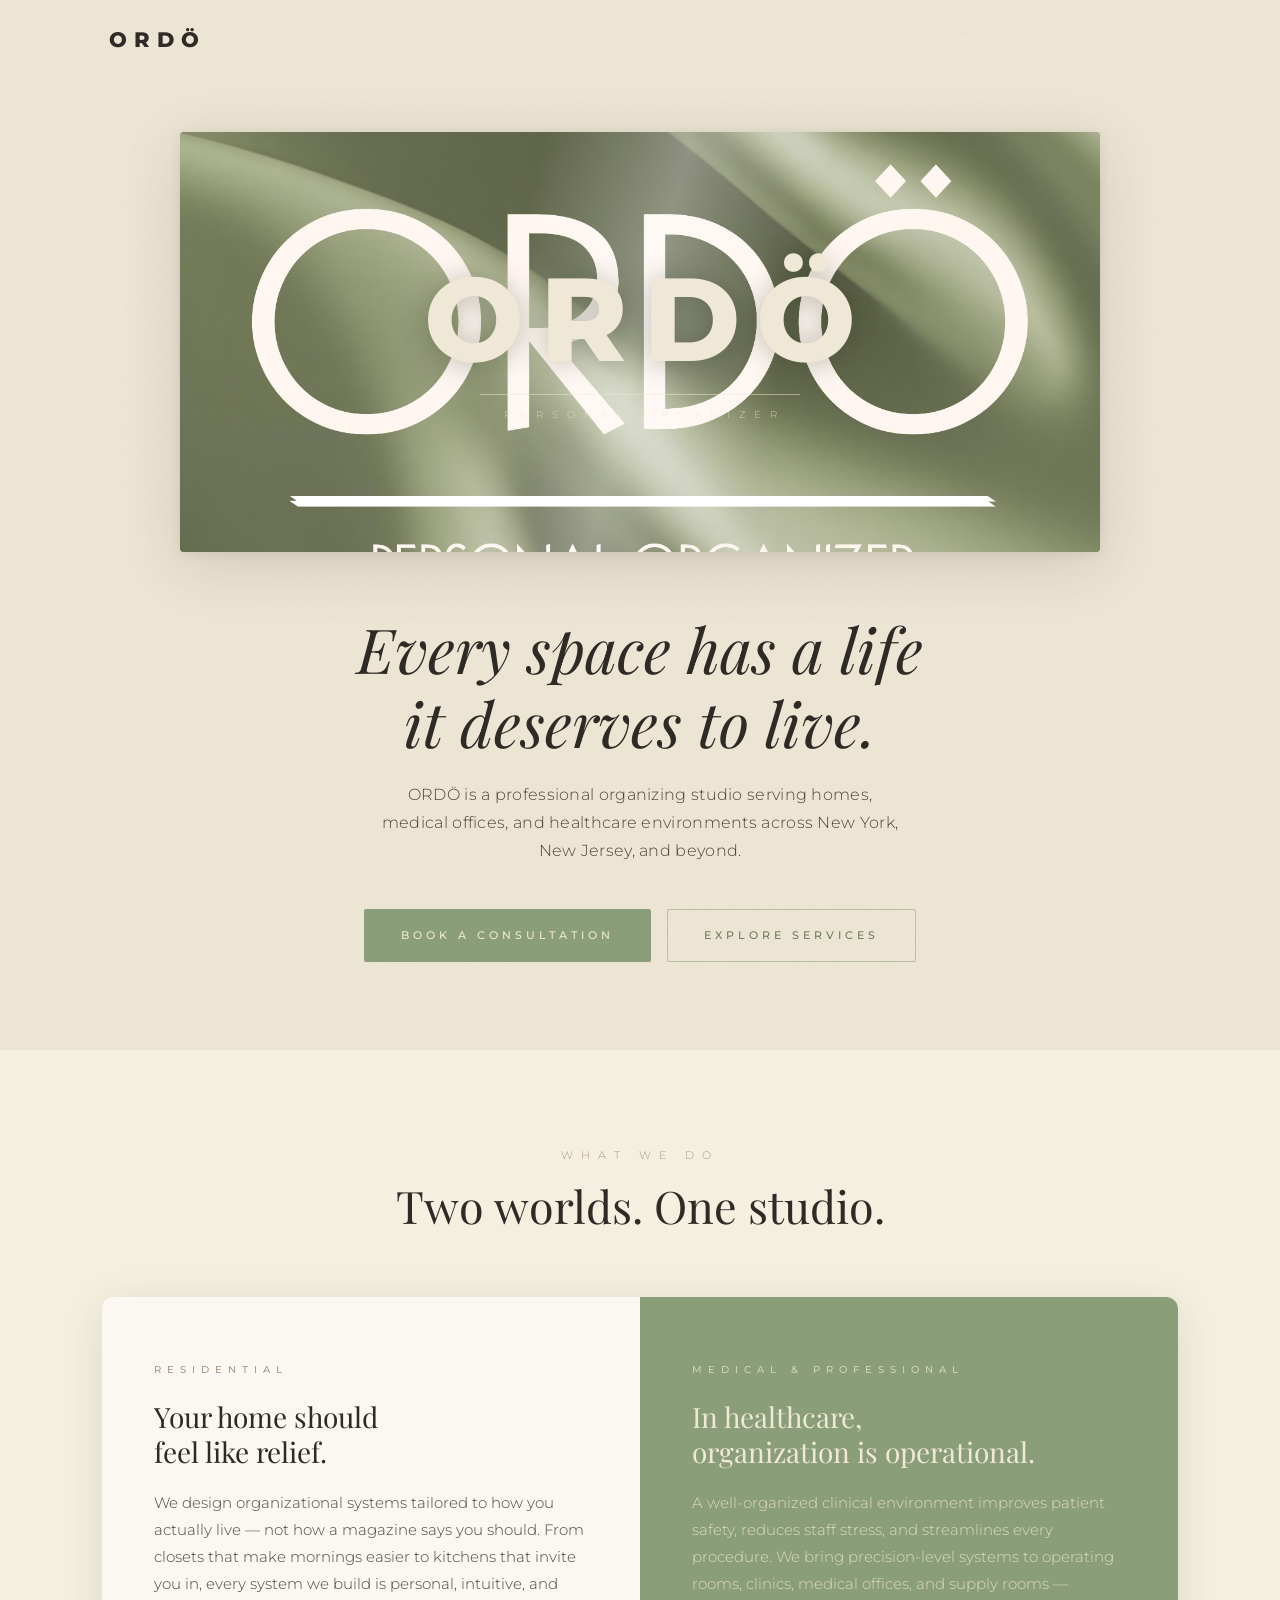
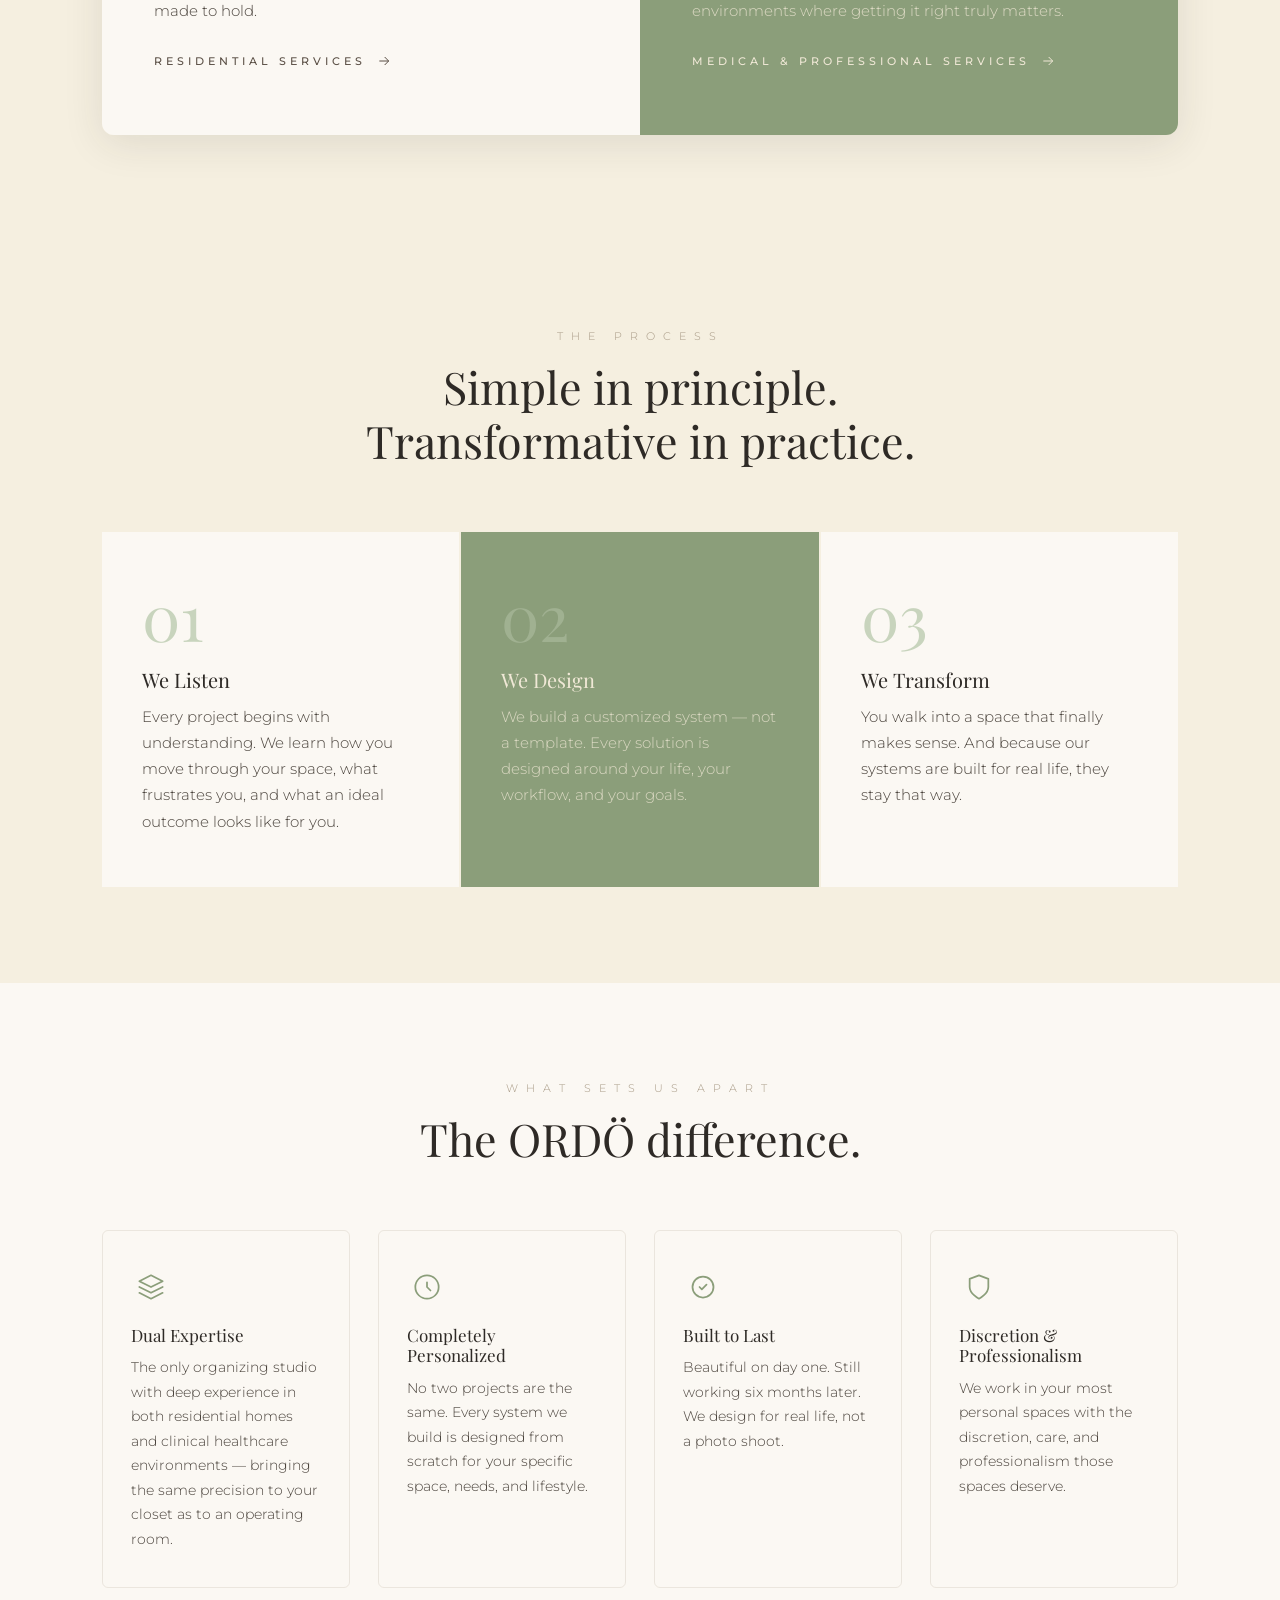
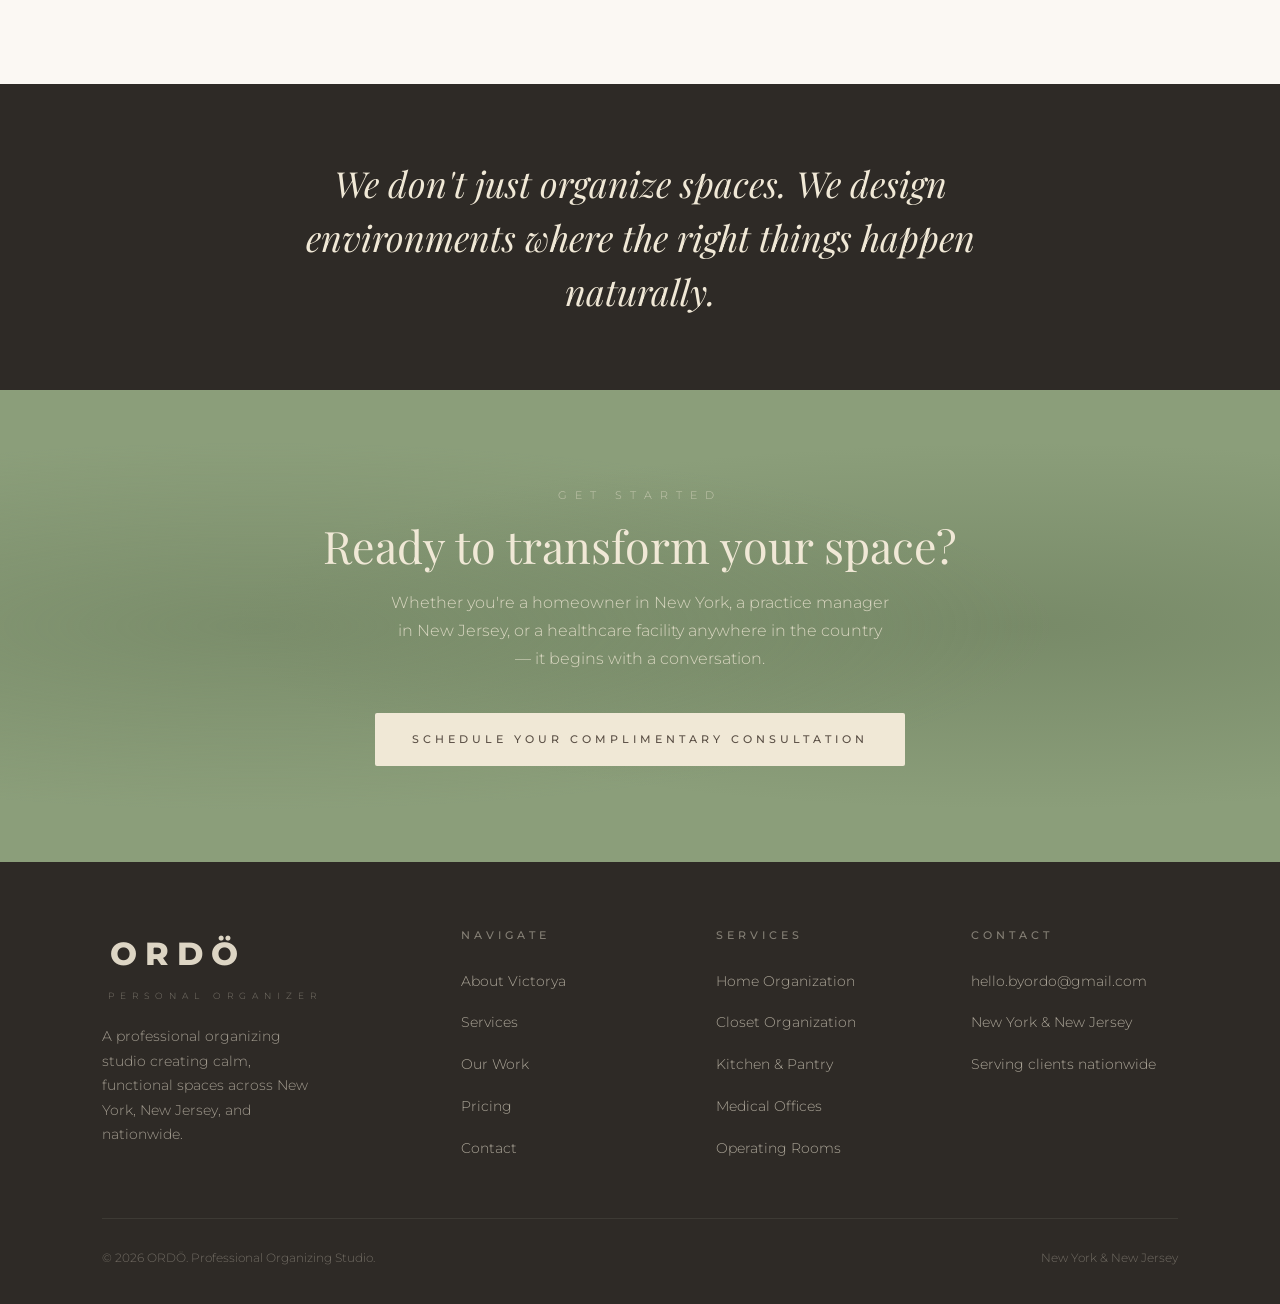
==== commit 75be961e: "Apply texture-stretch animation to homepage hero - Logo rectangle uses ::before for the texture (ani" ====
--- a/index.html
+++ b/index.html
@@ -67,8 +67,13 @@
 
     <!-- ── Hero ── -->
     <section class="hero" aria-label="Welcome to ORDÖ">
+      <!-- Rectangle: texture stretches via ::before, ORDÖ stays still -->
       <div class="hero-logo-wrap">
-        <img src="assets/logo-primary.jpg" alt="ORDÖ Personal Organizer" class="hero-logo-img">
+        <div class="hero-logo-lockup" aria-label="ORDÖ Personal Organizer">
+          <div class="hero-wordmark-display">ORDÖ</div>
+          <div class="hero-lockup-rule"></div>
+          <span class="hero-lockup-desc">Personal Organizer</span>
+        </div>
       </div>
       <div class="hero-inner">
         <h1>Every space has a life<br>it deserves to live.</h1>
--- a/css/style.css
+++ b/css/style.css
@@ -207,50 +207,94 @@
   pointer-events: none;
 }
 
-/* Logo — stretched horizontal banner */
+/* ── Logo rectangle with texture-stretch animation ── */
 .hero-logo-wrap {
   width: 100%;
-  max-width: 860px;
-  height: clamp(260px, 32vw, 420px);
+  max-width: 920px;
+  height: clamp(280px, 34vw, 420px);
   margin: 0 auto 60px;
-  border-radius: 3px;
+  border-radius: 4px;
   overflow: hidden;
   position: relative;
-  box-shadow: 0 12px 56px rgba(46,42,38,.12), 0 2px 12px rgba(46,42,38,.07);
-}
-.hero-logo-img {
-  width: 100%;
-  height: 100%;
-  object-fit: cover;
-  object-position: center 42%;
-  display: block;
-}
-
-/* Silk sweep — light catching the stretched fabric */
+  box-shadow: 0 14px 60px rgba(46,42,38,.14), 0 2px 12px rgba(46,42,38,.08);
+  display: flex;
+  align-items: center;
+  justify-content: center;
+  background: var(--sage);
+}
+
+/* The logo texture — this is what STRETCHES */
+.hero-logo-wrap::before {
+  content: '';
+  position: absolute;
+  inset: -10% -20%;
+  background: url('../assets/logo-primary.jpg') center center / cover no-repeat;
+  transform-origin: center center;
+  animation: texture-stretch 8s cubic-bezier(0.4, 0, 0.2, 1) infinite;
+}
+@keyframes texture-stretch {
+  0%, 5%    { transform: scaleX(0.65); filter: brightness(0.84); }
+  36%       { transform: scaleX(1.22); filter: brightness(1.04); }
+  55%, 76%  { transform: scaleX(1.0);  filter: brightness(1.0);  }
+  90%, 100% { transform: scaleX(0.65); filter: brightness(0.84); }
+}
+
+/* Sheen — sweeps across only while fabric is flat */
 .hero-logo-wrap::after {
   content: '';
   position: absolute;
   top: -20%;
-  left: -45%;
-  width: 42%;
+  width: 32%;
   height: 140%;
   background: linear-gradient(
     to right,
-    transparent 0%,
-    rgba(255,255,255,.10) 25%,
-    rgba(255,255,255,.42) 50%,
-    rgba(255,255,255,.10) 75%,
-    transparent 100%
+    transparent, rgba(255,255,255,.32) 50%, transparent
   );
-  transform: skewX(-18deg);
-  animation: silk-sweep 7s cubic-bezier(0.4, 0, 0.6, 1) infinite;
+  transform: skewX(-14deg);
+  animation: sheen-sweep 8s ease-in-out infinite;
   pointer-events: none;
-}
-@keyframes silk-sweep {
-  0%   { left: -45%; opacity: 0; }
-  6%   { opacity: 1; }
-  44%  { left: 135%; opacity: 0; }
-  100% { left: -45%; opacity: 0; }
+  z-index: 5;
+}
+@keyframes sheen-sweep {
+  0%   { left: -35%; opacity: 0; }
+  54%  { left: -35%; opacity: 0; }
+  57%  { opacity: 1; }
+  74%  { left: 122%; opacity: 0; }
+  100% { left: -35%; opacity: 0; }
+}
+
+/* ORDÖ lockup inside rectangle — does NOT move */
+.hero-logo-lockup {
+  position: relative;
+  z-index: 10;
+  text-align: center;
+  pointer-events: none;
+}
+.hero-wordmark-display {
+  font-family: var(--font-body);
+  font-weight: 800;
+  font-size: clamp(64px, 11vw, 118px);
+  letter-spacing: 16px;
+  text-indent: 16px;
+  color: var(--ivory);
+  line-height: 1;
+  text-shadow: 0 2px 28px rgba(36,50,28,.32);
+}
+.hero-lockup-rule {
+  width: min(320px, 54vw);
+  height: 1px;
+  background: rgba(240,232,214,.50);
+  margin: 16px auto 12px;
+}
+.hero-lockup-desc {
+  font-family: var(--font-body);
+  font-size: 9.5px;
+  font-weight: 300;
+  letter-spacing: 9px;
+  text-indent: 9px;
+  text-transform: uppercase;
+  color: rgba(240,232,214,.70);
+  display: block;
 }
 
 .hero-inner {
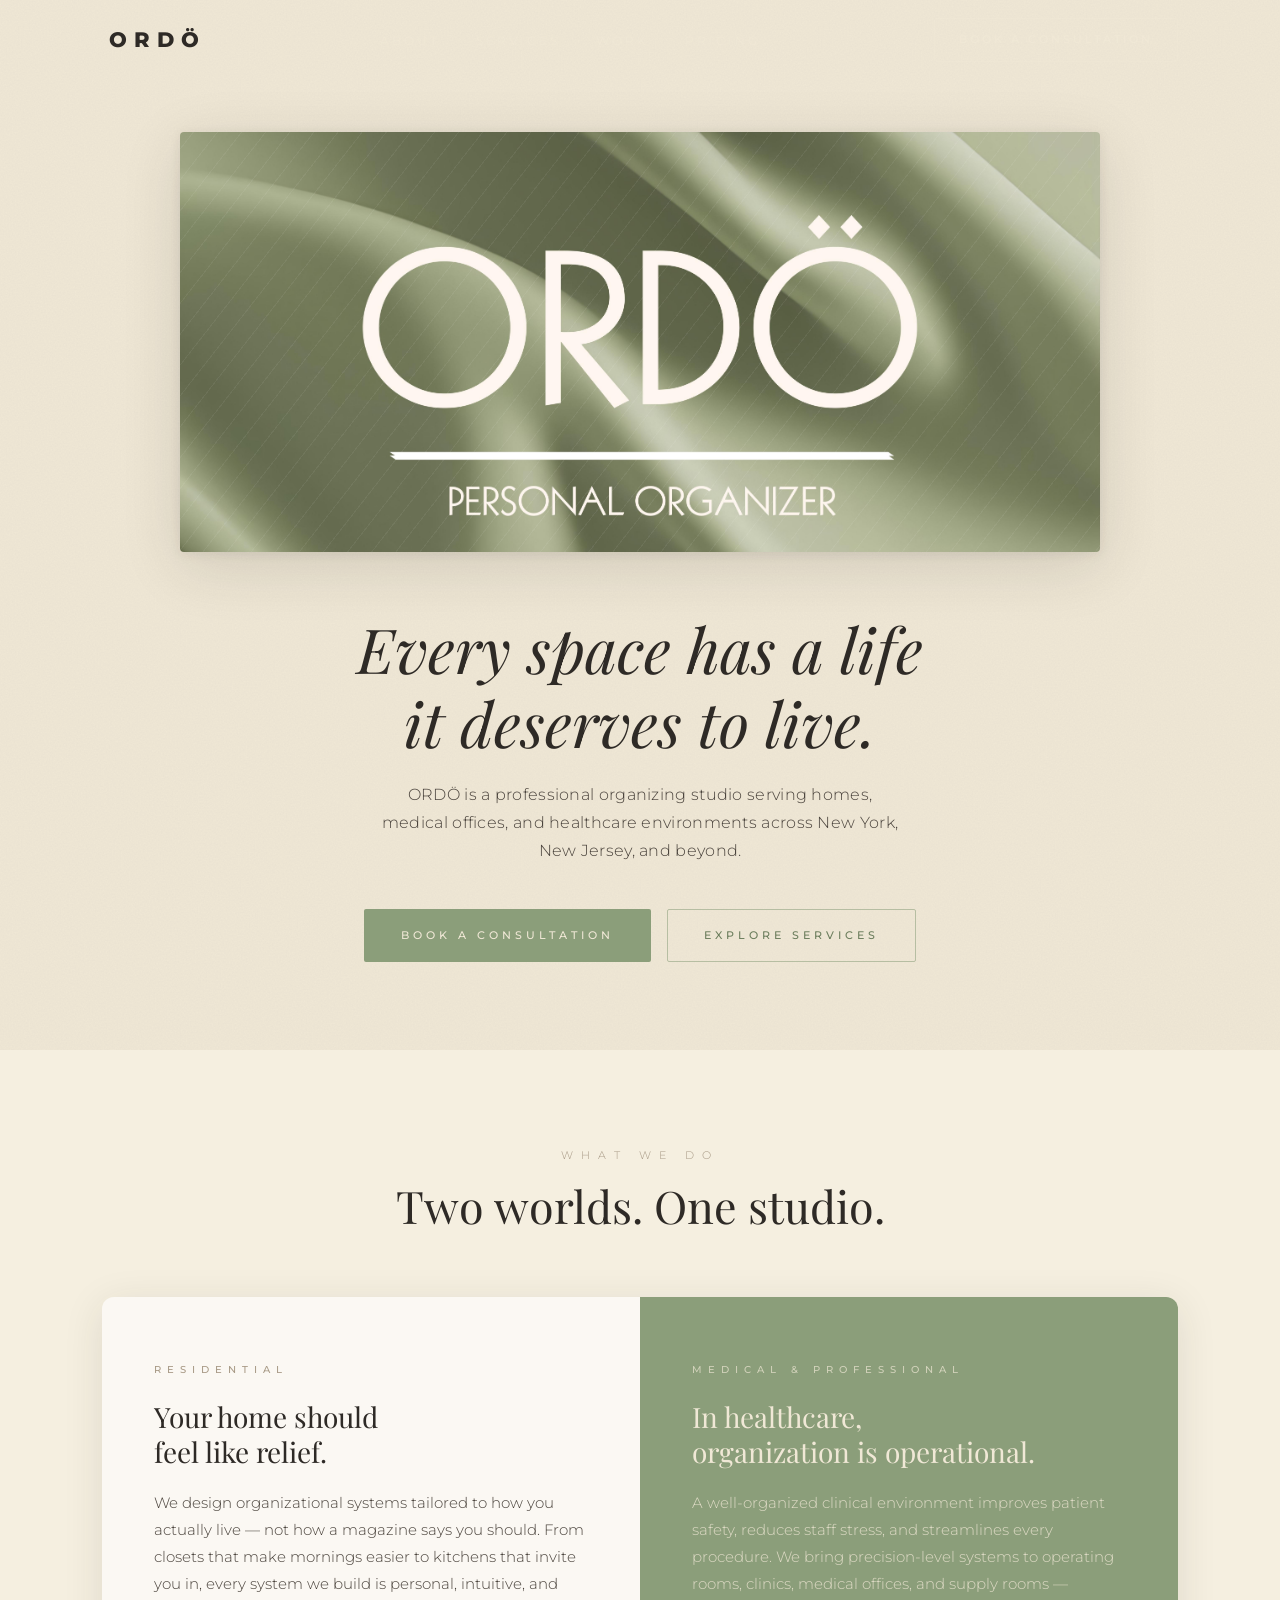
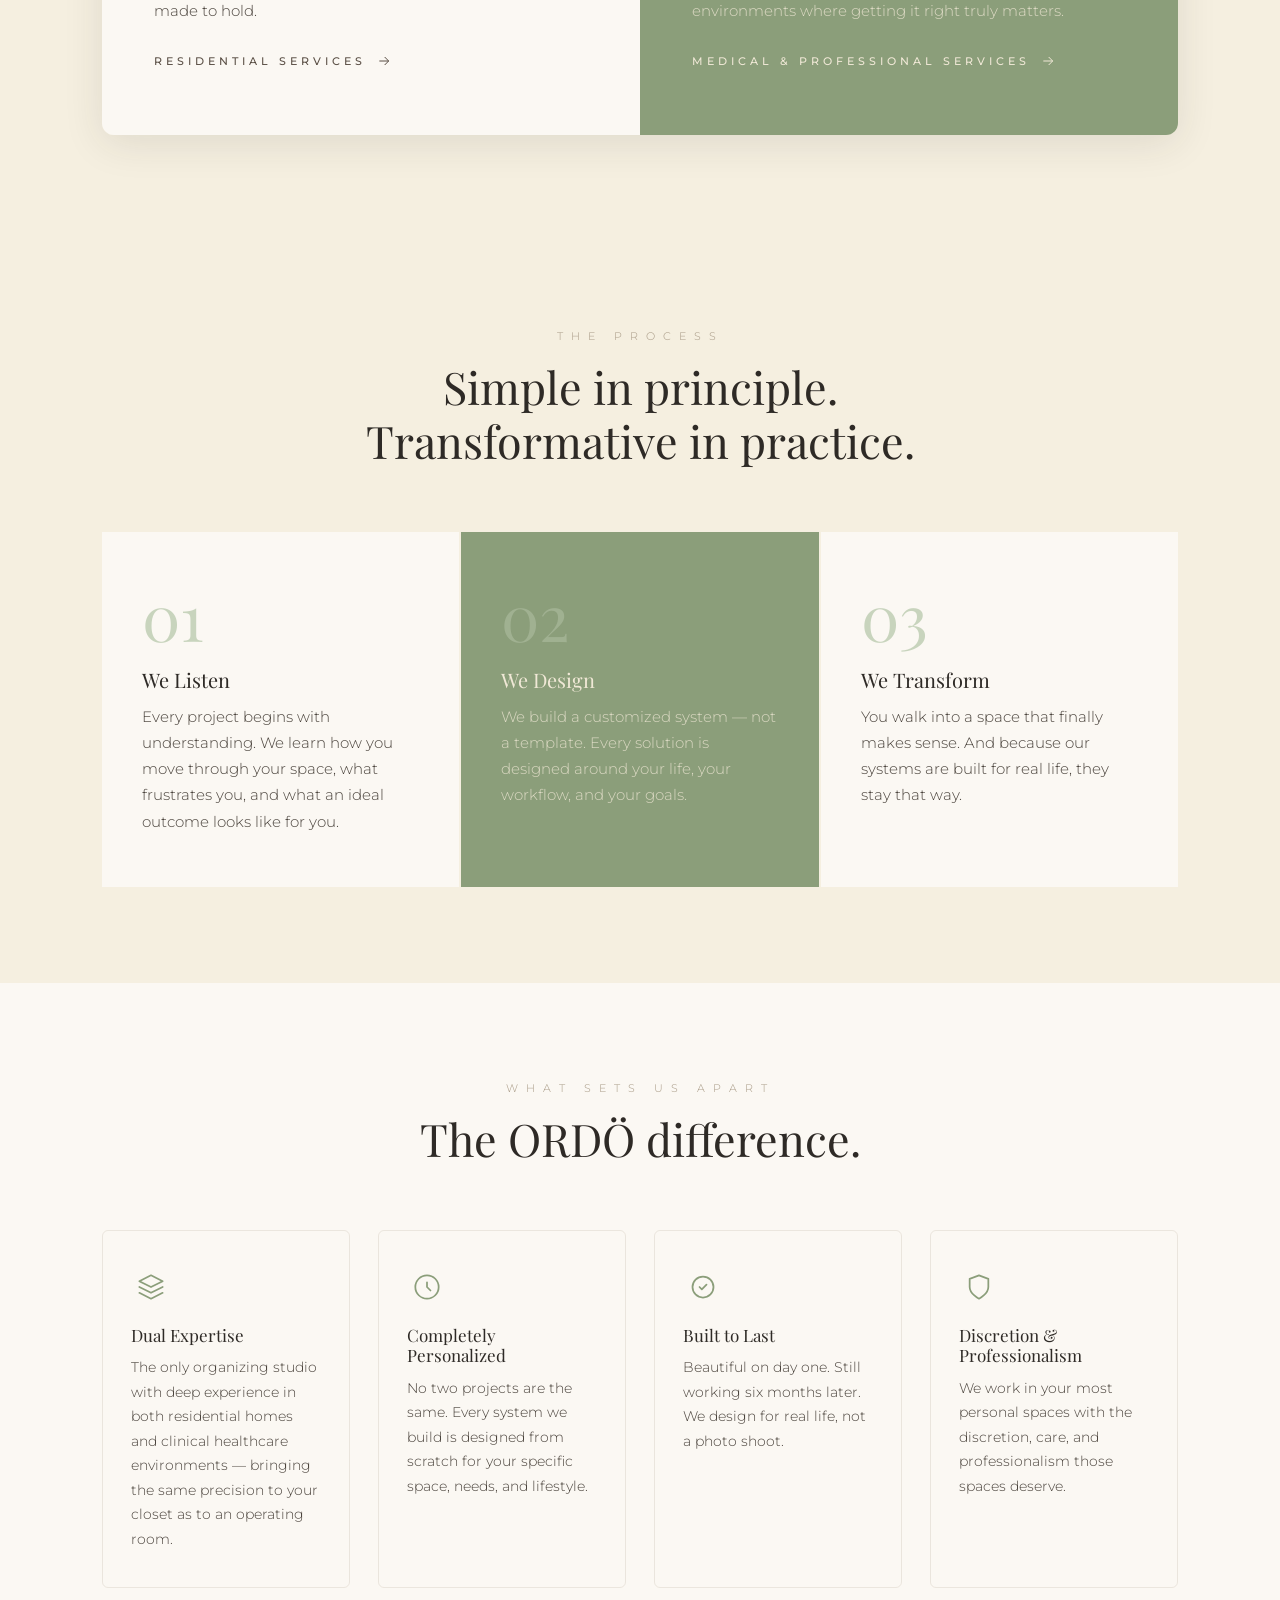
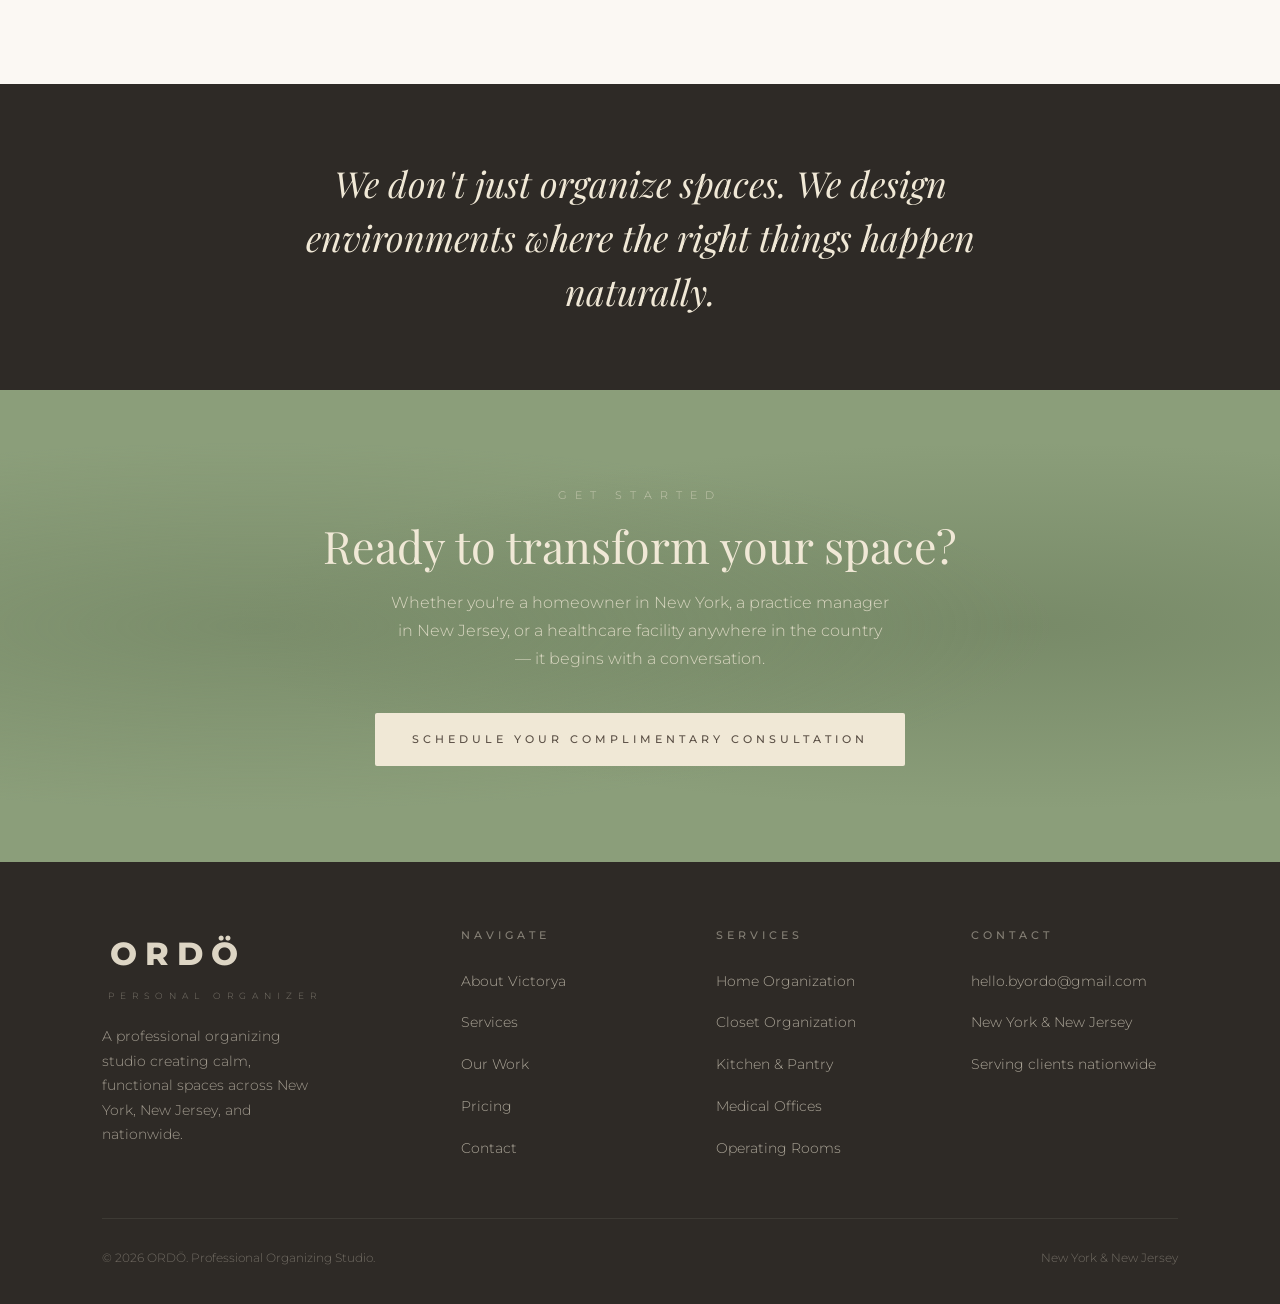
==== commit 6079a7bf: "Hero: show original logo, animate only the texture grain direction - No HTML ORDÖ overlay — the logo" ====
--- a/index.html
+++ b/index.html
@@ -67,14 +67,7 @@
 
     <!-- ── Hero ── -->
     <section class="hero" aria-label="Welcome to ORDÖ">
-      <!-- Rectangle: texture stretches via ::before, ORDÖ stays still -->
-      <div class="hero-logo-wrap">
-        <div class="hero-logo-lockup" aria-label="ORDÖ Personal Organizer">
-          <div class="hero-wordmark-display">ORDÖ</div>
-          <div class="hero-lockup-rule"></div>
-          <span class="hero-lockup-desc">Personal Organizer</span>
-        </div>
-      </div>
+      <div class="hero-logo-wrap" role="img" aria-label="ORDÖ Personal Organizer"></div>
       <div class="hero-inner">
         <h1>Every space has a life<br>it deserves to live.</h1>
         <p>ORDÖ is a professional organizing studio serving homes, medical offices, and healthcare environments across New York, New Jersey, and beyond.</p>
--- a/css/style.css
+++ b/css/style.css
@@ -207,7 +207,7 @@
   pointer-events: none;
 }
 
-/* ── Logo rectangle with texture-stretch animation ── */
+/* ── Logo rectangle ── */
 .hero-logo-wrap {
   width: 100%;
   max-width: 920px;
@@ -217,59 +217,39 @@
   overflow: hidden;
   position: relative;
   box-shadow: 0 14px 60px rgba(46,42,38,.14), 0 2px 12px rgba(46,42,38,.08);
-  display: flex;
-  align-items: center;
-  justify-content: center;
-  background: var(--sage);
-}
-
-/* The logo texture — this is what STRETCHES */
+}
+
+/* The original logo — exactly as provided */
 .hero-logo-wrap::before {
   content: '';
   position: absolute;
-  inset: -10% -20%;
+  inset: 0;
   background: url('../assets/logo-primary.jpg') center center / cover no-repeat;
-  transform-origin: center center;
-  animation: texture-stretch 8s cubic-bezier(0.4, 0, 0.2, 1) infinite;
-}
-@keyframes texture-stretch {
-  0%, 5%    { transform: scaleX(0.65); filter: brightness(0.84); }
-  36%       { transform: scaleX(1.22); filter: brightness(1.04); }
-  55%, 76%  { transform: scaleX(1.0);  filter: brightness(1.0);  }
-  90%, 100% { transform: scaleX(0.65); filter: brightness(0.84); }
-}
-
-/* Sheen — sweeps across only while fabric is flat */
+}
+
+/* Grain flow — follows the diagonal direction already in the silk texture.
+   Barely-visible repeating diagonal lines drift slowly along the grain,
+   giving the fabric a living, flowing quality without disturbing the logo. */
 .hero-logo-wrap::after {
   content: '';
   position: absolute;
-  top: -20%;
-  width: 32%;
-  height: 140%;
-  background: linear-gradient(
-    to right,
-    transparent, rgba(255,255,255,.32) 50%, transparent
+  inset: 0;
+  background: repeating-linear-gradient(
+    -52deg,
+    transparent         0px,
+    transparent         18px,
+    rgba(255,255,255,.055) 18px,
+    rgba(255,255,255,.055) 19px
   );
-  transform: skewX(-14deg);
-  animation: sheen-sweep 8s ease-in-out infinite;
-  pointer-events: none;
-  z-index: 5;
-}
-@keyframes sheen-sweep {
-  0%   { left: -35%; opacity: 0; }
-  54%  { left: -35%; opacity: 0; }
-  57%  { opacity: 1; }
-  74%  { left: 122%; opacity: 0; }
-  100% { left: -35%; opacity: 0; }
-}
-
-/* ORDÖ lockup inside rectangle — does NOT move */
-.hero-logo-lockup {
-  position: relative;
-  z-index: 10;
-  text-align: center;
-  pointer-events: none;
-}
+  background-size: 200% 200%;
+  animation: grain-flow 9s linear infinite;
+}
+@keyframes grain-flow {
+  0%   { background-position: 0% 0%;     }
+  100% { background-position: 100% 100%; }
+}
+
+/* unused — kept for nav/footer references */
 .hero-wordmark-display {
   font-family: var(--font-body);
   font-weight: 800;
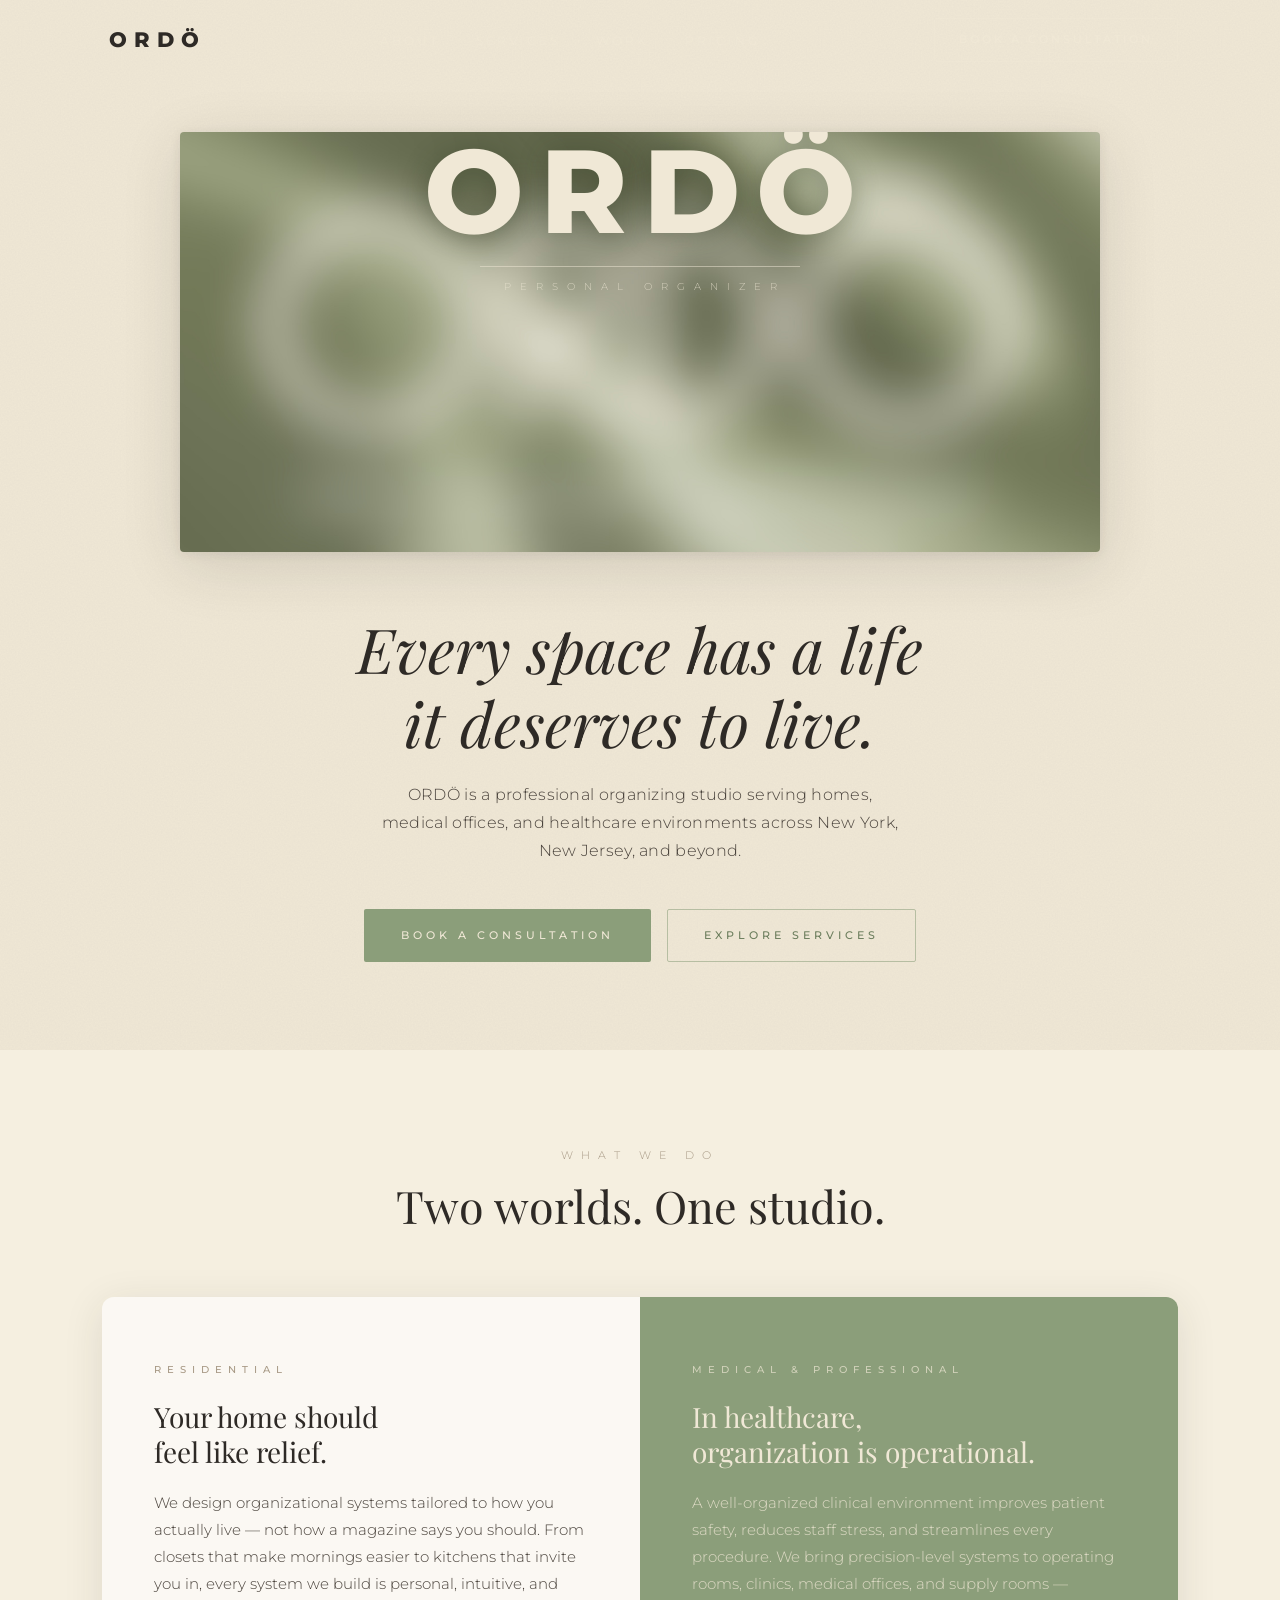
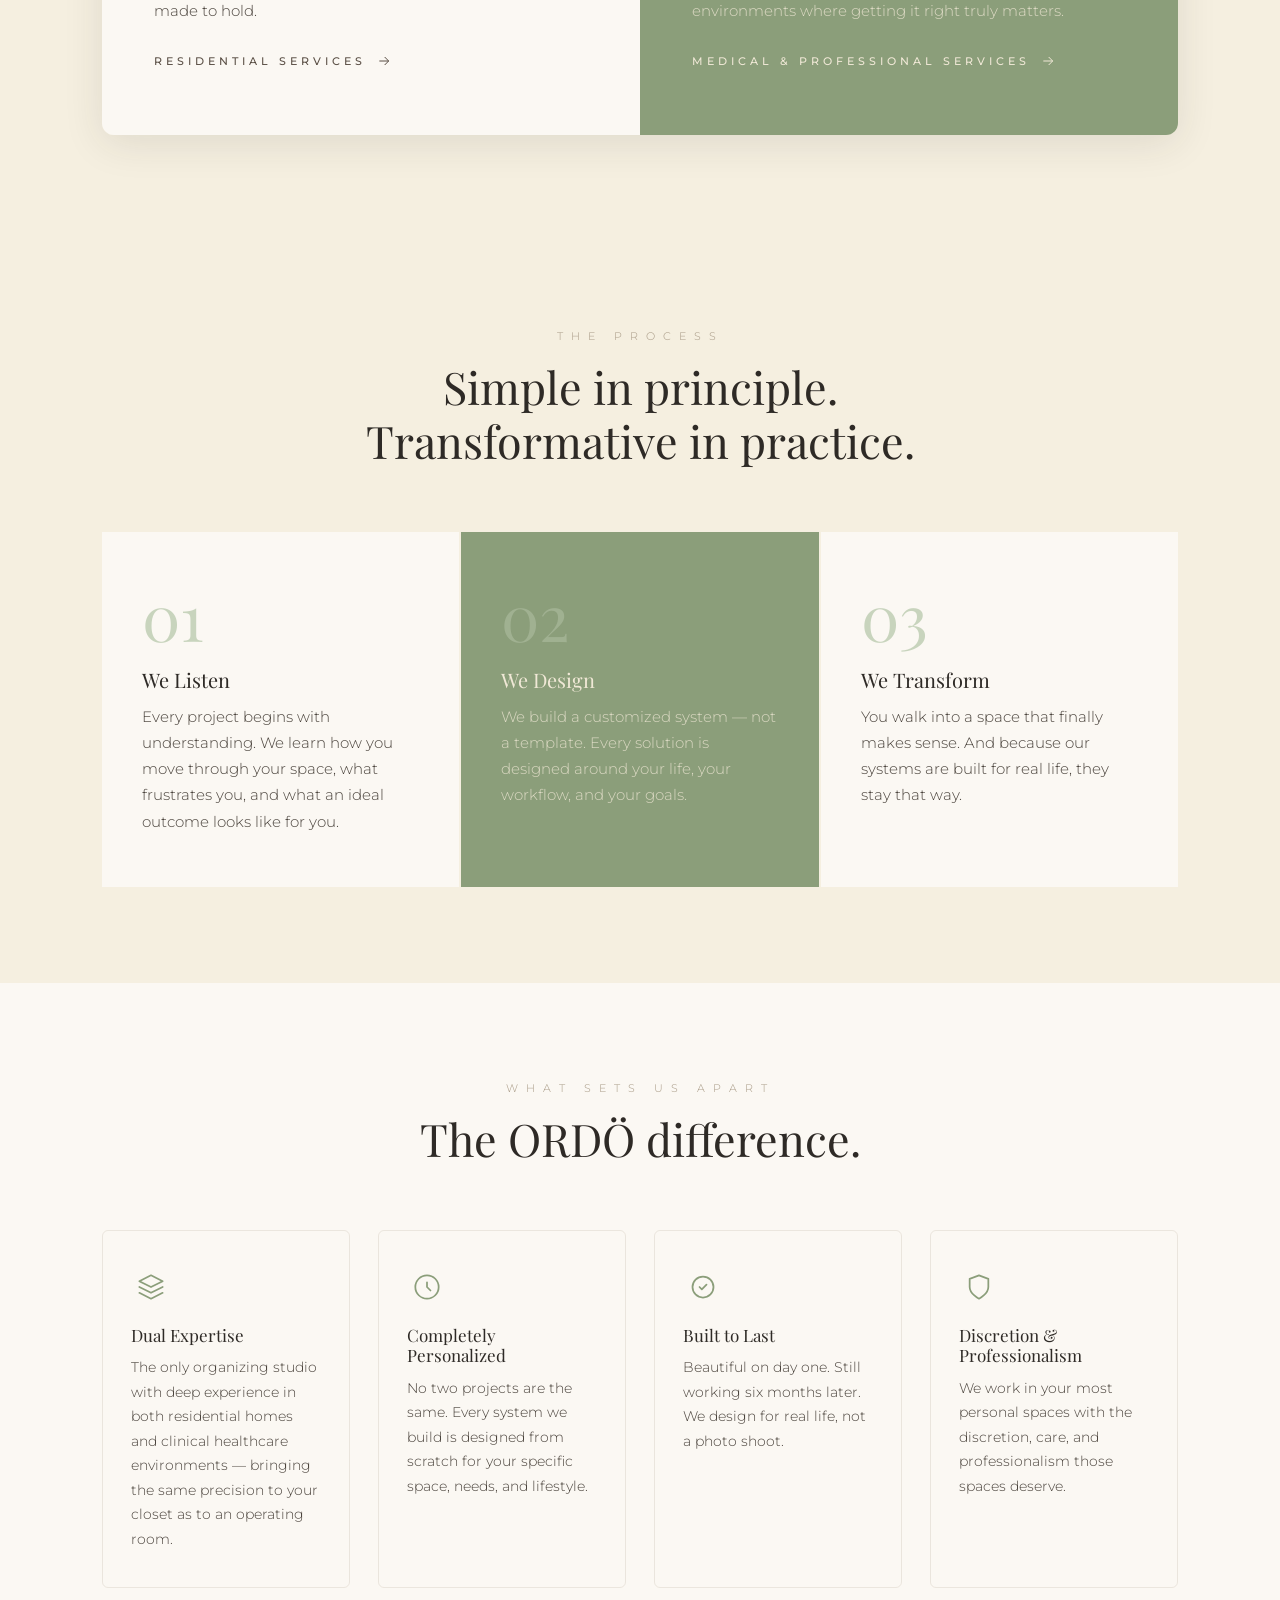
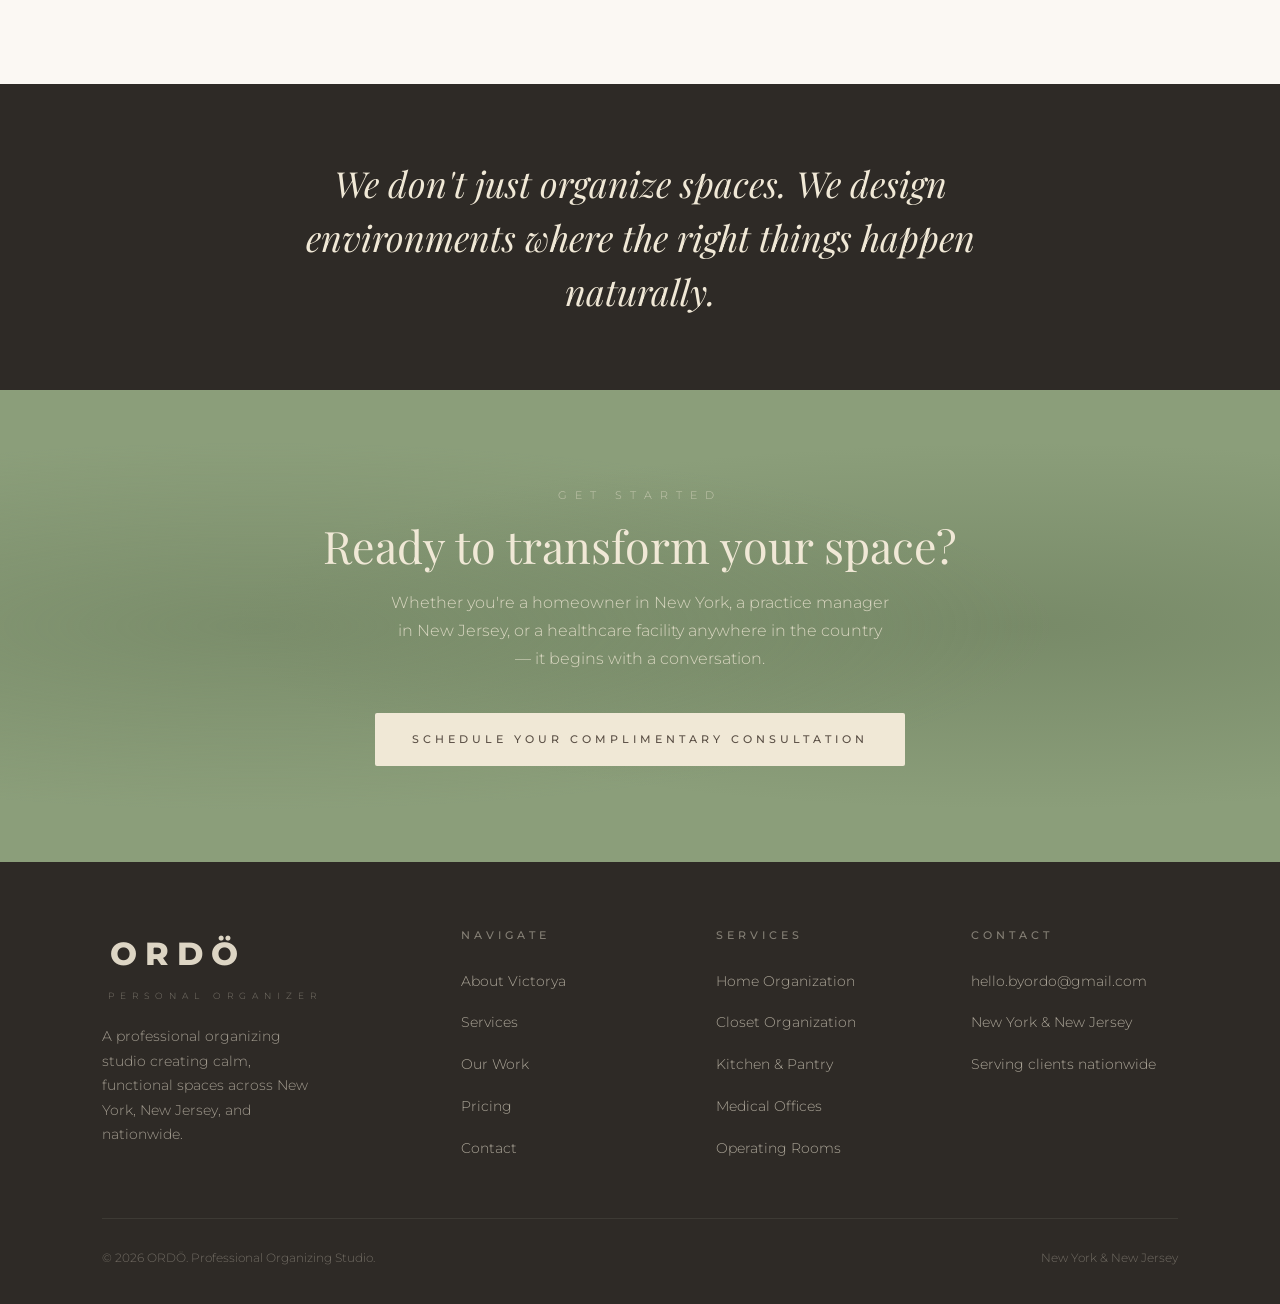
==== commit 72792f62: "Separate texture from ORDÖ — texture animates, text stays still - logo-texture.jpg: original logo wi" ====
--- a/index.html
+++ b/index.html
@@ -67,7 +67,13 @@
 
     <!-- ── Hero ── -->
     <section class="hero" aria-label="Welcome to ORDÖ">
-      <div class="hero-logo-wrap" role="img" aria-label="ORDÖ Personal Organizer"></div>
+      <div class="hero-logo-wrap">
+        <div class="hero-logo-lockup" aria-label="ORDÖ Personal Organizer">
+          <div class="hero-wordmark-display">ORDÖ</div>
+          <div class="hero-lockup-rule"></div>
+          <span class="hero-lockup-desc">Personal Organizer</span>
+        </div>
+      </div>
       <div class="hero-inner">
         <h1>Every space has a life<br>it deserves to live.</h1>
         <p>ORDÖ is a professional organizing studio serving homes, medical offices, and healthcare environments across New York, New Jersey, and beyond.</p>
--- a/css/style.css
+++ b/css/style.css
@@ -219,34 +219,50 @@
   box-shadow: 0 14px 60px rgba(46,42,38,.14), 0 2px 12px rgba(46,42,38,.08);
 }
 
-/* The original logo — exactly as provided */
+/* Texture layer — text area blurred out so only silk moves */
 .hero-logo-wrap::before {
   content: '';
   position: absolute;
-  inset: 0;
-  background: url('../assets/logo-primary.jpg') center center / cover no-repeat;
-}
-
-/* Grain flow — follows the diagonal direction already in the silk texture.
-   Barely-visible repeating diagonal lines drift slowly along the grain,
-   giving the fabric a living, flowing quality without disturbing the logo. */
-.hero-logo-wrap::after {
-  content: '';
-  position: absolute;
-  inset: 0;
-  background: repeating-linear-gradient(
-    -52deg,
-    transparent         0px,
-    transparent         18px,
-    rgba(255,255,255,.055) 18px,
-    rgba(255,255,255,.055) 19px
-  );
-  background-size: 200% 200%;
-  animation: grain-flow 9s linear infinite;
-}
-@keyframes grain-flow {
-  0%   { background-position: 0% 0%;     }
-  100% { background-position: 100% 100%; }
+  inset: -18%;
+  background: url('../assets/logo-texture.jpg') center center / cover no-repeat;
+  animation: silk-drift 18s ease-in-out infinite alternate;
+}
+@keyframes silk-drift {
+  0%   { transform: translate(0%,   0%);  }
+  100% { transform: translate(-10%, -7%); }
+}
+
+/* ORDÖ lockup — static, on top, matches original logo typography */
+.hero-logo-lockup {
+  position: relative;
+  z-index: 10;
+  text-align: center;
+  pointer-events: none;
+}
+.hero-wordmark-display {
+  font-family: var(--font-body);
+  font-weight: 800;
+  font-size: clamp(64px, 11vw, 118px);
+  letter-spacing: 16px;
+  text-indent: 16px;
+  color: var(--ivory);
+  line-height: 1;
+  text-shadow: 0 1px 20px rgba(30,44,22,.28);
+}
+.hero-lockup-rule {
+  width: min(320px, 54vw);
+  height: 1px;
+  background: rgba(240,232,214,.50);
+  margin: 16px auto 12px;
+}
+.hero-lockup-desc {
+  display: block;
+  font-size: 9.5px;
+  font-weight: 300;
+  letter-spacing: 9px;
+  text-indent: 9px;
+  text-transform: uppercase;
+  color: rgba(240,232,214,.70);
 }
 
 /* unused — kept for nav/footer references */
